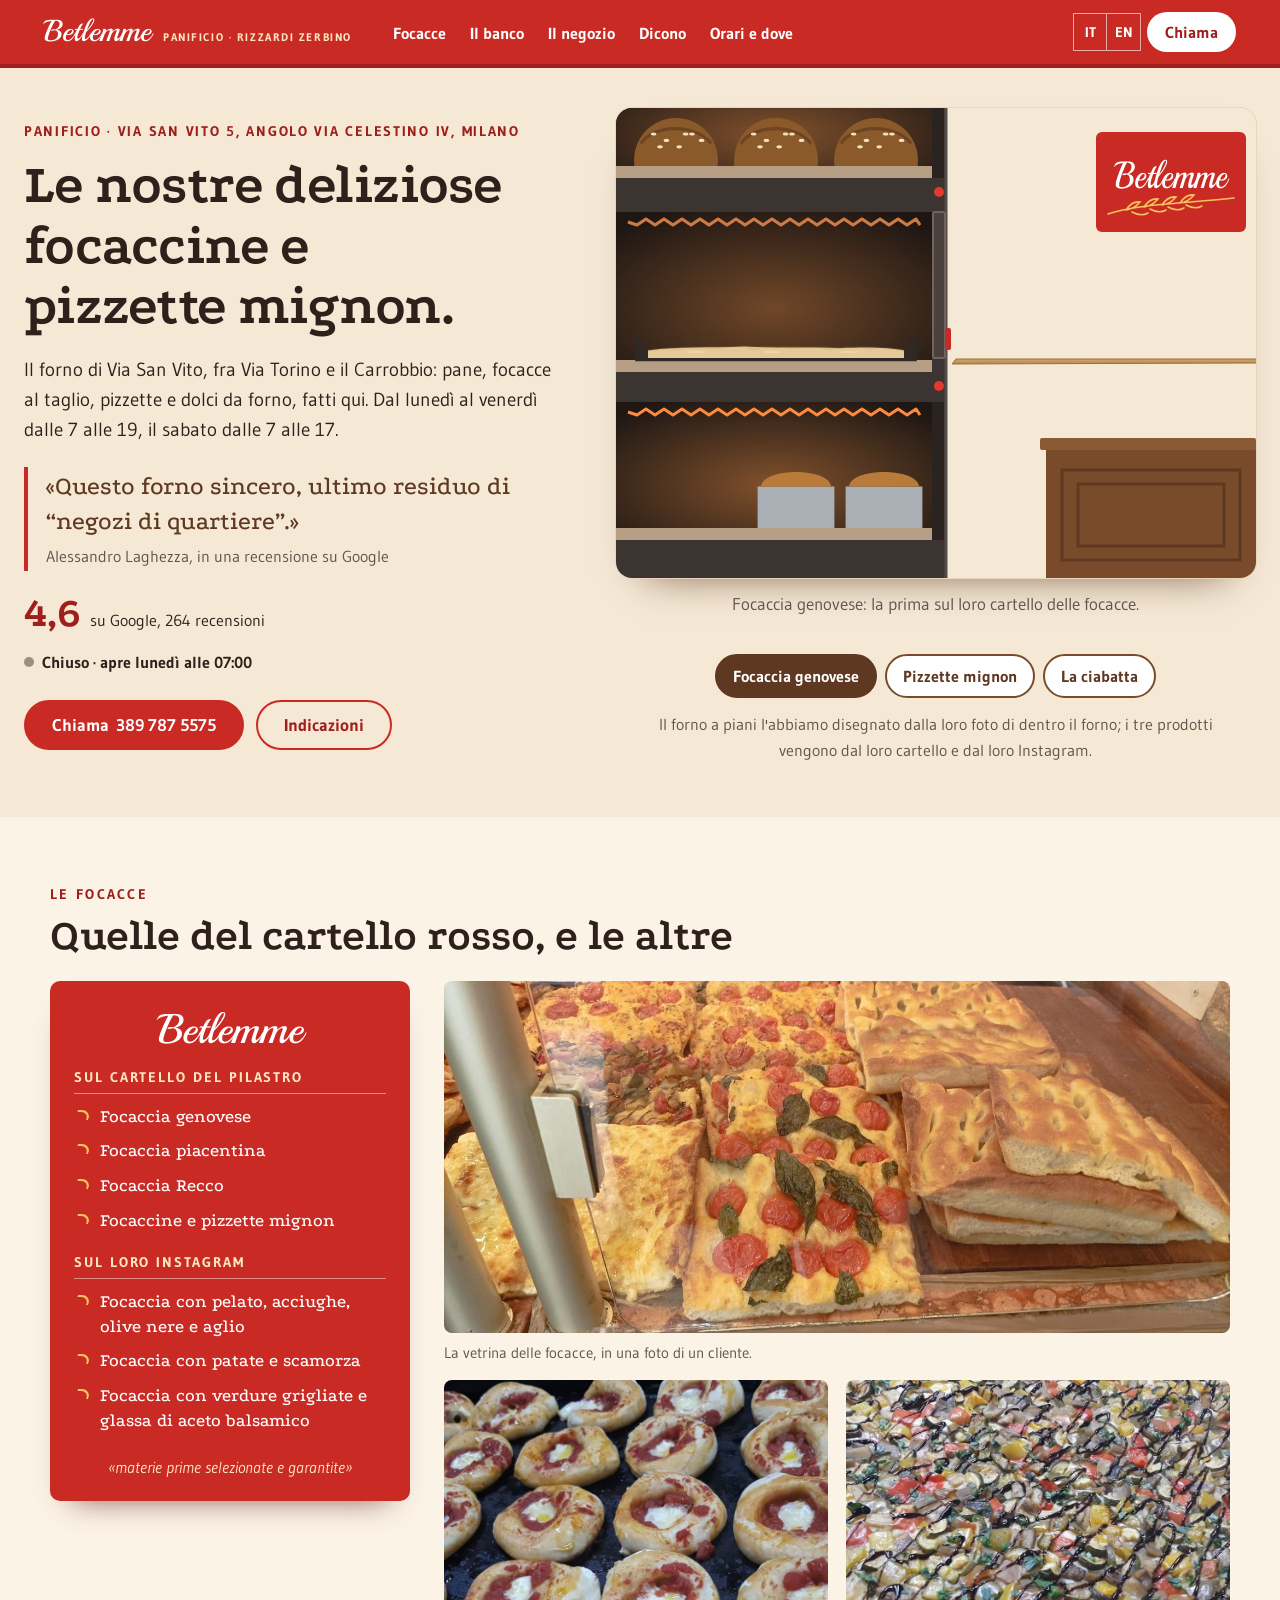
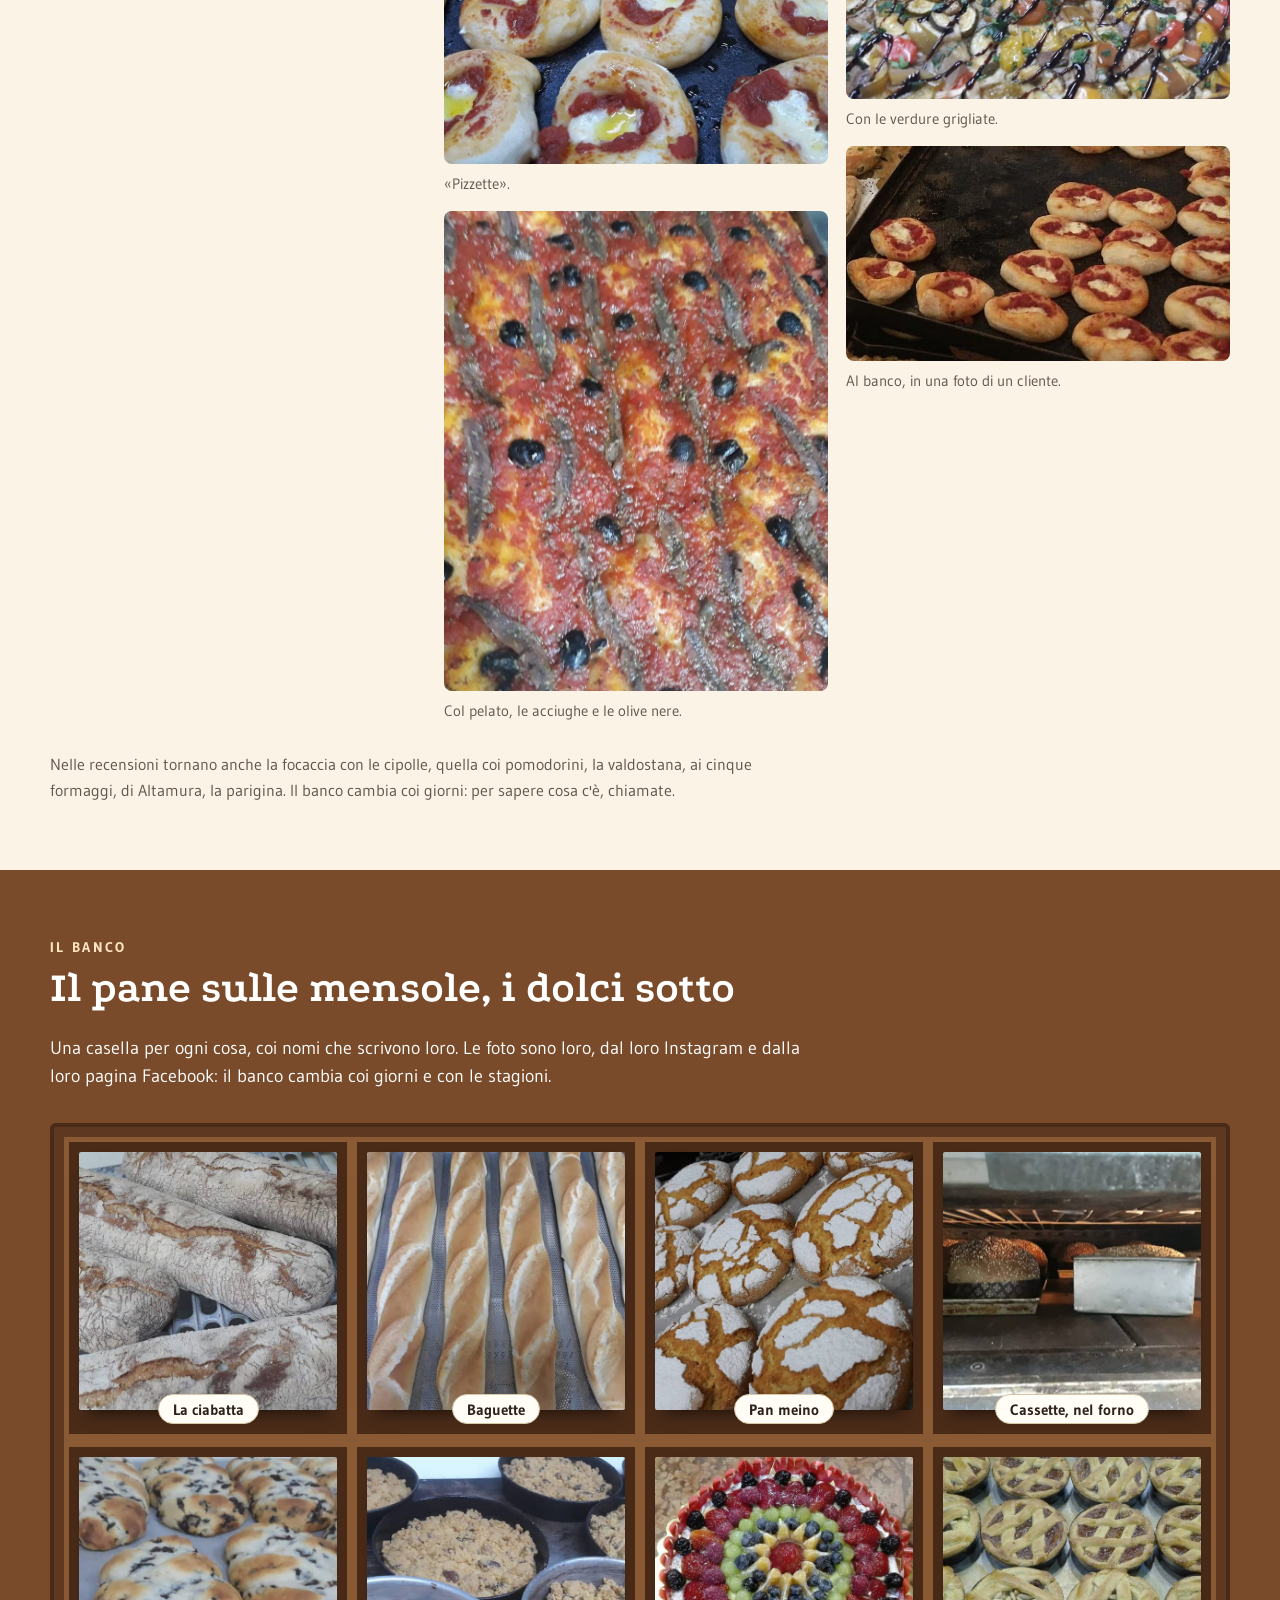
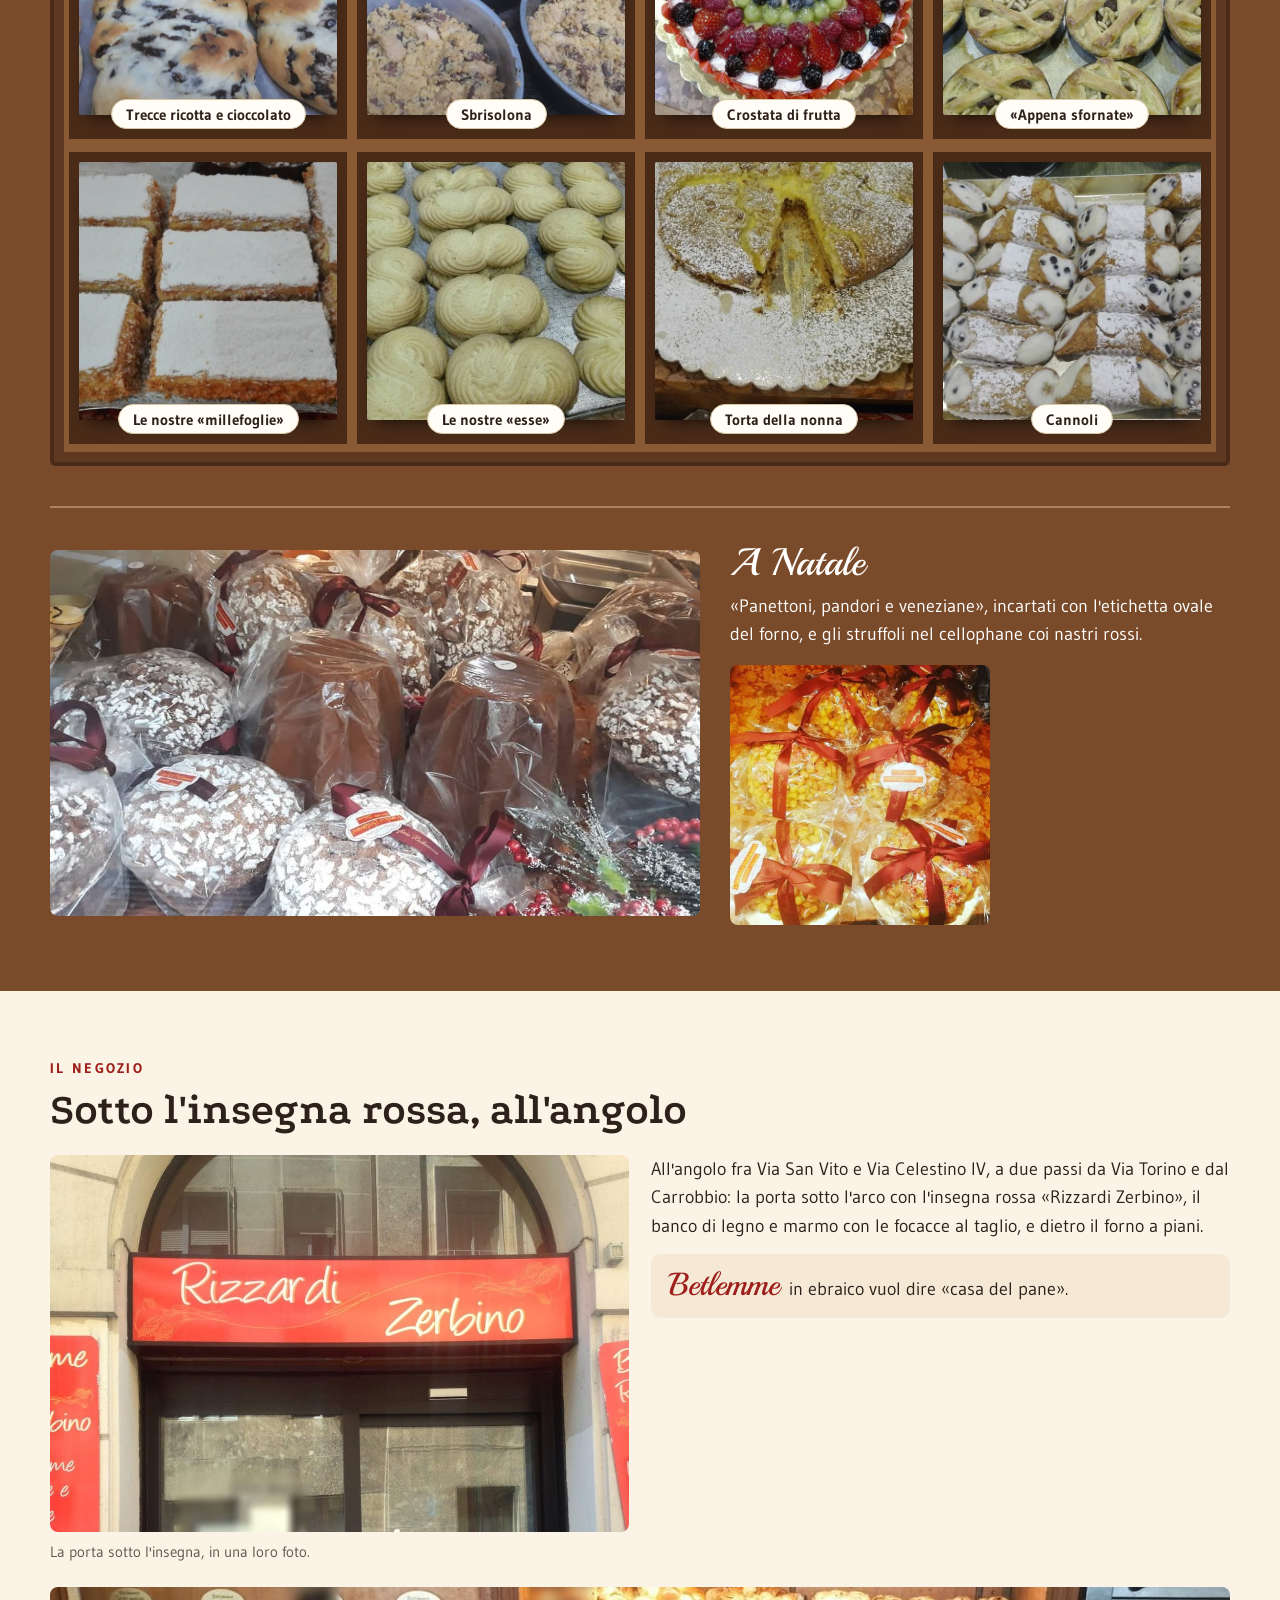
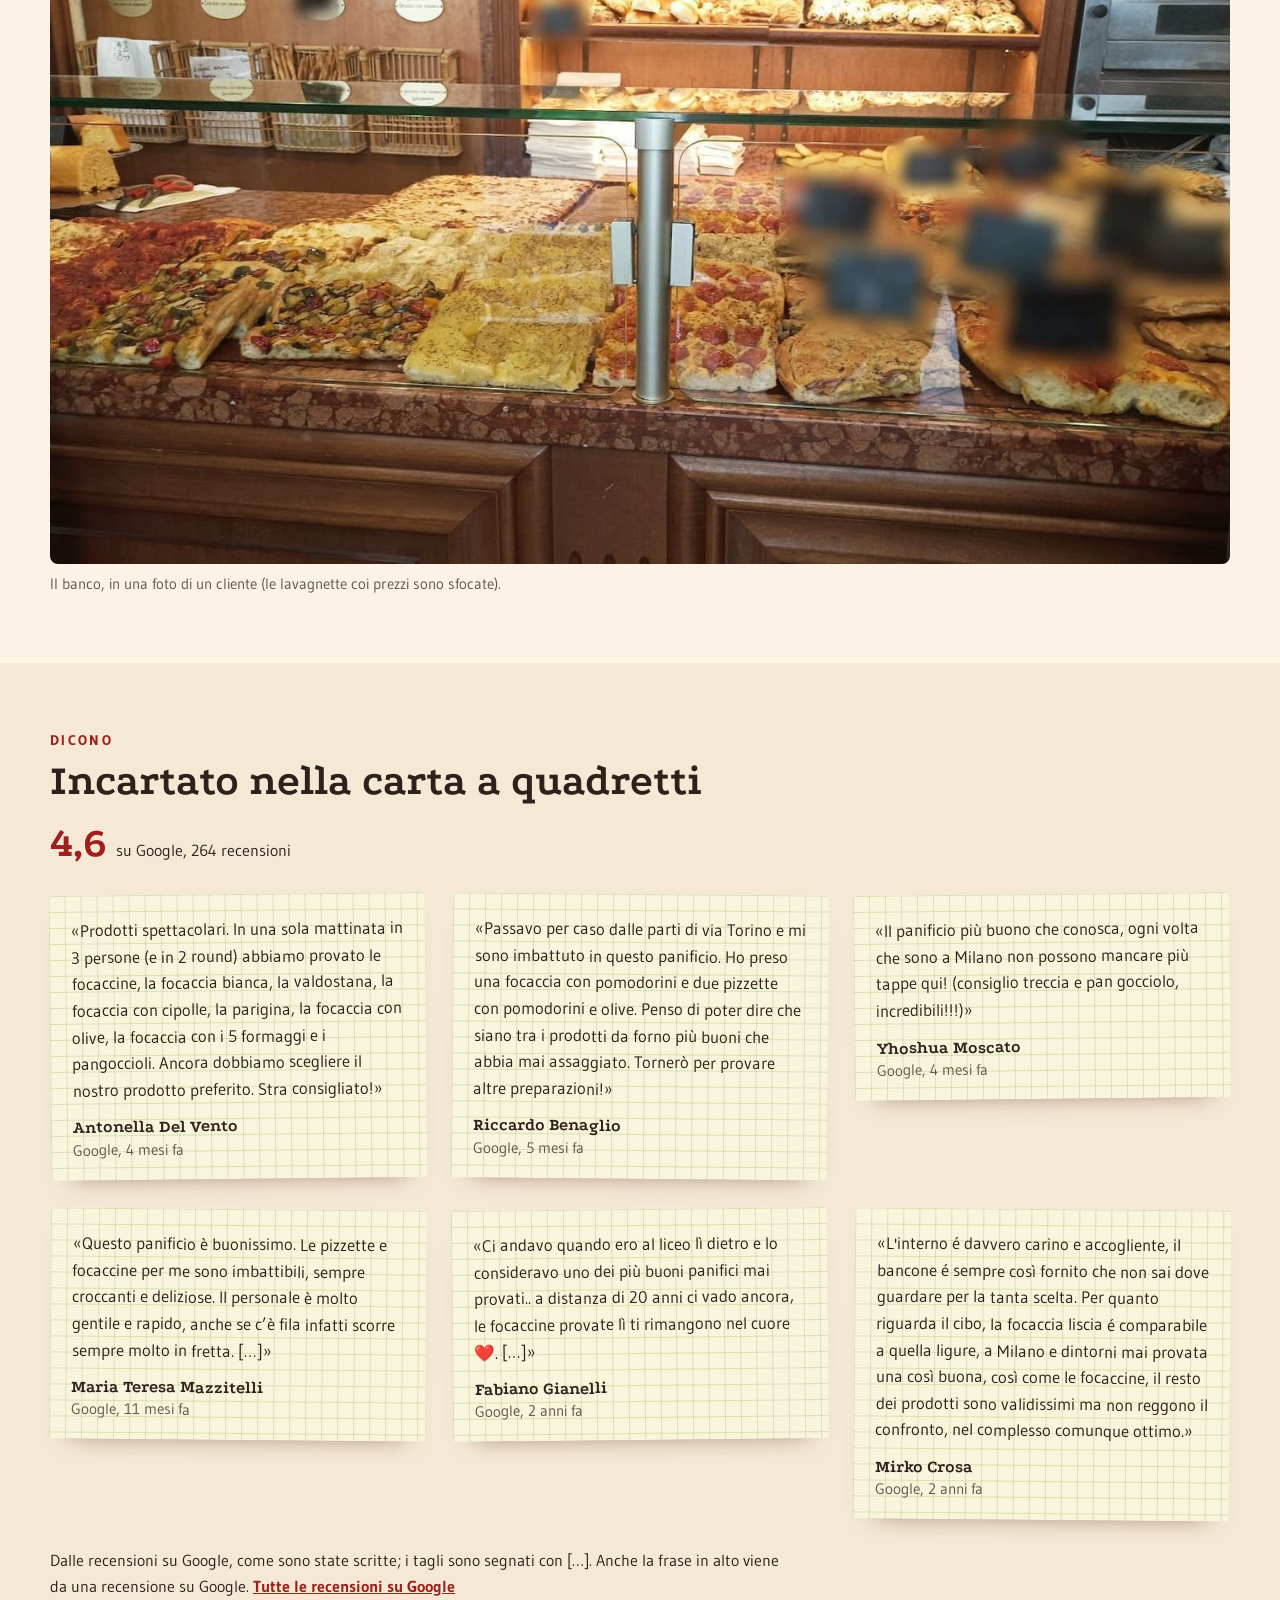
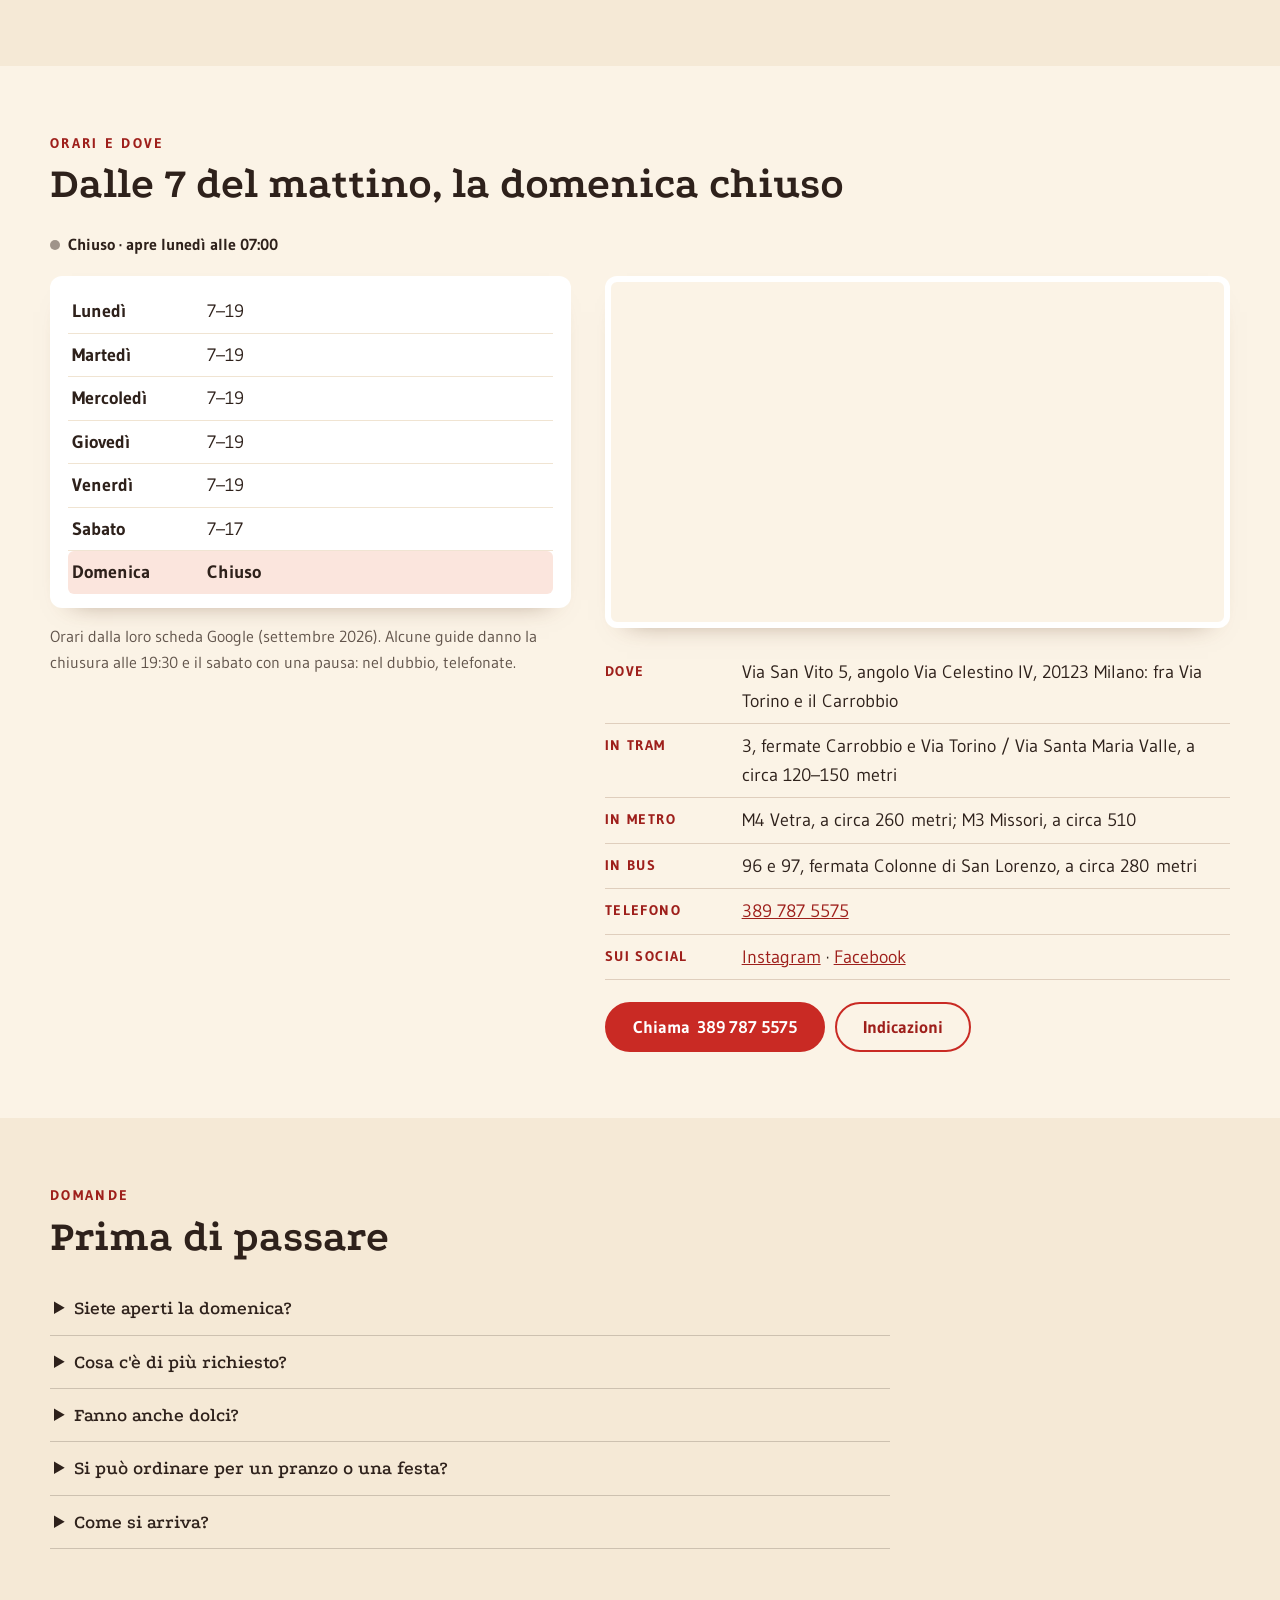
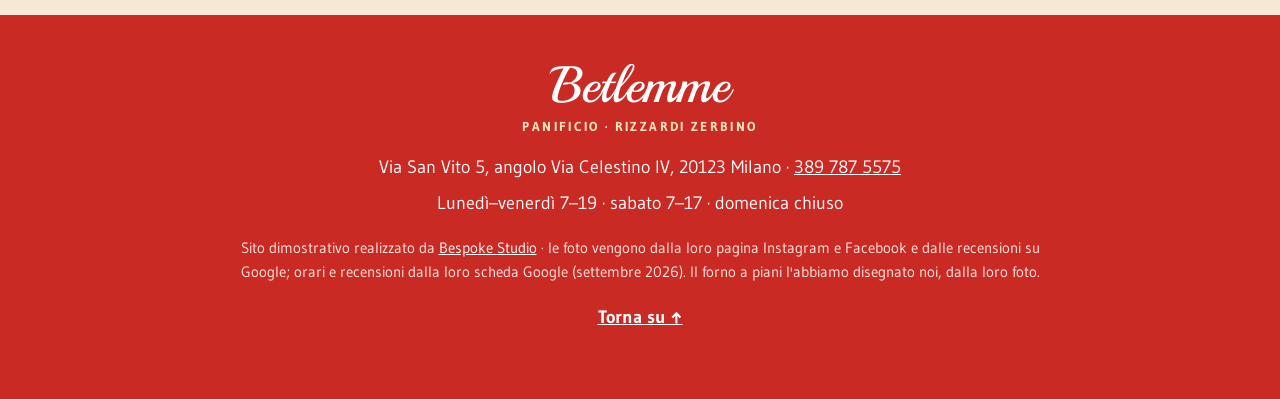
==== index.html @ 94fe54b5 "Panificio Betlemme, Via San Vito 5 — la pala nel forno Il forno di Via San Vito, fra Via Torino e il" ====
<!DOCTYPE html>
<html lang="it" class="no-js">
<head>
<meta charset="utf-8">
<meta name="viewport" content="width=device-width, initial-scale=1">
<script>(function(){var r=document.documentElement;r.classList.remove('no-js');
/* la firma: finché main.js non parte c'è la teglia cruda sulla pala, fuori dal forno; se il codice non arriva, dopo 2,5 s c'è la focaccia sfornata */
try{if(!matchMedia('(prefers-reduced-motion: reduce)').matches){r.classList.add('firma-attesa');window.__attesaForno=setTimeout(function(){r.classList.remove('firma-attesa')},2500)}}catch(e){}})()</script>
<title>Panificio Betlemme — il forno di Via San Vito 5, Milano</title>
<meta name="description" content="Panificio Betlemme, Via San Vito 5 angolo Via Celestino IV (fra Via Torino e il Carrobbio), Milano: pane, focacce al taglio, focaccine e pizzette mignon, dolci da forno. Lunedì–venerdì 7–19, sabato 7–17, domenica chiuso. Google 4,6 su 264. Tel. 389 787 5575.">
<link rel="canonical" href="https://rotenzark.github.io/panificio-betlemme-san-vito/">
<meta property="og:type" content="website">
<meta property="og:title" content="Panificio Betlemme — le nostre deliziose focaccine e pizzette mignon">
<meta property="og:description" content="Il forno di Via San Vito, fra Via Torino e il Carrobbio: pane, focacce al taglio, pizzette e dolci da forno.">
<meta property="og:image" content="https://rotenzark.github.io/panificio-betlemme-san-vito/img/og.jpg">
<meta property="og:url" content="https://rotenzark.github.io/panificio-betlemme-san-vito/">
<meta property="og:locale" content="it_IT">
<meta name="twitter:card" content="summary_large_image">
<meta name="theme-color" content="#C92A24">
<link rel="icon" href="img/favicon.svg" type="image/svg+xml">
<link rel="icon" href="img/favicon-32.png" sizes="32x32" type="image/png">
<link rel="apple-touch-icon" href="img/apple-touch-icon.png">
<link rel="preconnect" href="https://fonts.googleapis.com">
<link rel="preconnect" href="https://fonts.gstatic.com" crossorigin>
<link href="https://fonts.googleapis.com/css2?family=Playball&amp;family=Podkova:wght@400;500;600;700&amp;family=Gudea:ital,wght@0,400;0,700;1,400&amp;display=swap" rel="stylesheet">
<link rel="stylesheet" href="css/styles.css?v=1">
<script src="https://cdn.jsdelivr.net/npm/gsap@3.12.5/dist/gsap.min.js" defer></script>
<script src="https://cdn.jsdelivr.net/npm/gsap@3.12.5/dist/ScrollTrigger.min.js" defer></script>
<script src="js/main.js?v=1" defer></script>
<script type="application/ld+json">
{"@context":"https://schema.org","@type":"Bakery","name":"Panificio Betlemme","description":"Panificio e forno in Via San Vito 5, angolo Via Celestino IV, a Milano: pane, focacce al taglio, focaccine e pizzette mignon, dolci da forno.","url":"https://rotenzark.github.io/panificio-betlemme-san-vito/","image":"https://rotenzark.github.io/panificio-betlemme-san-vito/img/og.jpg","telephone":"+39 389 787 5575","address":{"@type":"PostalAddress","streetAddress":"Via San Vito 5","postalCode":"20123","addressLocality":"Milano","addressRegion":"MI","addressCountry":"IT"},"geo":{"@type":"GeoCoordinates","latitude":45.45957,"longitude":9.18261},"openingHoursSpecification":[{"@type":"OpeningHoursSpecification","dayOfWeek":["Monday","Tuesday","Wednesday","Thursday","Friday"],"opens":"07:00","closes":"19:00"},{"@type":"OpeningHoursSpecification","dayOfWeek":"Saturday","opens":"07:00","closes":"17:00"}],"aggregateRating":{"@type":"AggregateRating","ratingValue":"4.6","reviewCount":"264","bestRating":"5"},"sameAs":["https://www.instagram.com/panificio_betlemme/","https://www.facebook.com/panificiobetlemme/"]}
</script>
<script type="application/ld+json">
{"@context":"https://schema.org","@type":"FAQPage","mainEntity":[
{"@type":"Question","name":"Siete aperti la domenica?","acceptedAnswer":{"@type":"Answer","text":"No, la domenica il forno è chiuso. Dal lunedì al venerdì è aperto dalle 7 alle 19, il sabato dalle 7 alle 17 (orari della loro scheda Google)."}},
{"@type":"Question","name":"Cosa c'è di più richiesto?","acceptedAnswer":{"@type":"Answer","text":"Le focaccine e le pizzette mignon, come dice il loro cartello, e le focacce al taglio: nelle recensioni tornano la genovese, quella con le cipolle, coi pomodorini, la valdostana, ai cinque formaggi, di Altamura."}},
{"@type":"Question","name":"Fanno anche dolci?","acceptedAnswer":{"@type":"Answer","text":"Sì: sulle loro pagine ci sono le trecce ricotta e cioccolato, la sbrisolona, le crostate, le millefoglie, le «esse», la torta della nonna, i cannoli; a Natale panettoni, pandori, veneziane e struffoli."}},
{"@type":"Question","name":"Si può ordinare per un pranzo o una festa?","acceptedAnswer":{"@type":"Answer","text":"Per ordini e quantità grandi chiedete a loro al telefono, al 389 787 5575."}},
{"@type":"Question","name":"Come si arriva?","acceptedAnswer":{"@type":"Answer","text":"A piedi da Via Torino in un paio di minuti; tram 3 alle fermate Carrobbio e Via Torino, M4 Vetra a circa 260 metri, M3 Missori a circa 510."}}
]}
</script>
</head>
<body>

<a class="salta" href="#contenuto" data-i18n="m.salta">Vai al contenuto</a>

<header class="testata" id="testata">
  <div class="testata__dentro">
    <a class="marchio" href="#inizio" aria-label="Panificio Betlemme: torna all'inizio" data-i18n-aria="m.top">
      <span class="marchio__nome" aria-hidden="true">Betlemme</span>
      <span class="marchio__sotto" aria-hidden="true">panificio · Rizzardi Zerbino</span>
    </a>
    <nav id="mainNav" class="voci" aria-label="Le sezioni" data-i18n-aria="m.nav">
      <a href="#focacce" data-i18n="n.focacce">Focacce</a>
      <a href="#banco" data-i18n="n.banco">Il banco</a>
      <a href="#negozio" data-i18n="n.negozio">Il negozio</a>
      <a href="#dicono" data-i18n="n.dicono">Dicono</a>
      <a href="#orari" data-i18n="n.orari">Orari e dove</a>
    </nav>
    <div class="testata__azioni">
      <div class="lingue" role="group" aria-label="Lingua" data-i18n-aria="m.lingua">
        <button type="button" data-lang="it" aria-pressed="true">IT</button>
        <button type="button" data-lang="en" aria-pressed="false">EN</button>
      </div>
      <a class="chiama" href="tel:+393897875575"><span data-i18n="t.chiama">Chiama</span></a>
      <button id="burger" class="burger" type="button" aria-expanded="false" aria-controls="menuMobile" aria-label="Apri il menu" data-i18n-aria="m.menu"><span></span><span></span><span></span></button>
    </div>
  </div>
</header>

<nav id="menuMobile" class="menu-mobile" hidden aria-label="Le sezioni" data-i18n-aria="m.nav">
  <a href="#focacce" data-i18n="n.focacce">Focacce</a>
  <a href="#banco" data-i18n="n.banco">Il banco</a>
  <a href="#negozio" data-i18n="n.negozio">Il negozio</a>
  <a href="#dicono" data-i18n="n.dicono">Dicono</a>
  <a href="#orari" data-i18n="n.orari">Orari e dove</a>
  <a href="#domande" data-i18n="n.domande">Domande</a>
  <a class="menu-mobile__tel" href="tel:+393897875575"><span data-i18n="t.chiama">Chiama</span> <span class="intero">389 787 5575</span></a>
</nav>

<main id="contenuto">

  <!-- ══════ L'APERTURA: le parole del cartello e il forno ══════ -->
  <section id="inizio" class="apertura" aria-labelledby="titolo">
    <div class="apertura__testo">
      <p class="apertura__sopra" data-i18n="h.sopra">Panificio · Via San Vito 5, angolo Via Celestino IV, Milano</p>
      <h1 id="titolo" class="apertura__titolo" data-i18n="h.titolo">Le nostre deliziose focaccine e pizzette mignon.</h1>
      <p class="apertura__frase" data-i18n="h.testo">Il forno di Via San Vito, fra Via Torino e il Carrobbio: pane, focacce al taglio, pizzette e dolci da forno, fatti qui. Dal lunedì al venerdì dalle 7 alle 19, il sabato dalle 7 alle 17.</p>
      <blockquote class="citazione">
        <p>«Questo forno sincero, ultimo residuo di “negozi di quartiere”.»</p>
        <footer data-i18n="h.chi">Alessandro Laghezza, in una recensione su Google</footer>
      </blockquote>
      <p class="voto"><b class="voto__n">4,6</b> <span class="voto__su" data-i18n="h.google">su Google, 264 recensioni</span></p>
      <p class="stato" id="orarioStato">Dal lunedì al venerdì 7–19, sabato 7–17</p>
      <div class="apertura__azioni">
        <a class="bottone bottone--pieno" href="tel:+393897875575"><span data-i18n="t.chiama">Chiama</span>&nbsp;<span class="intero">389 787 5575</span></a>
        <a class="bottone bottone--vuoto" href="https://www.google.com/maps/dir/?api=1&amp;destination=Panificio+Betlemme%2C+Via+San+Vito+5%2C+20123+Milano" target="_blank" rel="noopener" data-i18n="t.indicazioni">Indicazioni</a>
      </div>
    </div>
    <div class="apertura__firma">
      <figure class="fornata" id="fornata-firma" data-modo="0" data-firma="fatta">
<!--FORNO--><svg class="forno__svg" id="fornoSvg" viewBox="0 0 640 470" role="img" aria-labelledby="fornoTitolo fornoDesc">
        <title id="fornoTitolo" data-i18n="p.titolo">La pala nel forno a piani</title>
        <desc id="fornoDesc" data-i18n="p.desc">Il forno a piani visto di fianco, in sezione. Nel piano di mezzo la porta si alza, la pala di legno entra con la teglia cruda, la lascia sulla pietra ed esce; la porta si chiude, le resistenze si accendono e l'impasto lievita e si dora; poi la pala lo tira fuori e sale il vapore. Negli altri piani i pani al sesamo e le cassette, come nella loro foto. Sul muro il loro cartello rosso. Tre prodotti delle loro foto: focaccia genovese, pizzette mignon, la ciabatta.</desc>
        <defs>
          <radialGradient id="fornoBrace" cx=".5" cy=".6" r=".7"><stop offset="0" stop-color="#FF9A4A" stop-opacity=".55"/><stop offset="1" stop-color="#FF9A4A" stop-opacity="0"/></radialGradient>
          <linearGradient id="fornoLegno" x1="0" x2="0" y1="0" y2="1"><stop offset="0" stop-color="#D2A76C"/><stop offset="1" stop-color="#B7874E"/></linearGradient>
        </defs>
        <g class="cartello" aria-hidden="true">
          <rect class="cartello__carta" x="480" y="24" width="150" height="100" rx="6"/>
          <text class="cartello__nome" x="555" y="80" text-anchor="middle" textLength="112" lengthAdjust="spacingAndGlyphs">Betlemme</text>
          <path class="cartello__spiga" transform="translate(22 -22)" d="M470 128 C500 118 540 118 596 112 M488 124 q6 -9 14 -8 q-6 7 -14 8 M506 121 q6 -9 14 -8 q-6 7 -14 8 M524 119 q6 -9 14 -8 q-6 7 -14 8 M542 117 q6 -9 14 -8 q-6 7 -14 8 M494 126 q9 5 16 1 M512 123 q9 5 16 1 M530 121 q9 5 16 1 M548 119 q9 5 16 1"/>
        </g>
        <rect class="banco" x="430" y="336" width="210" height="134"/>
        <rect class="banco__piano" x="424" y="330" width="216" height="12" rx="2"/>
        <path class="banco__cornice" d="M446 362 H624 V452 H446 Z M462 376 H608 V438 H462 Z"/>
        <g class="forno">
          <rect class="forno__corpo" x="-20" y="-40" width="350" height="560" rx="6"/>
          <g class="piano" data-p="0">
            <rect class="piano__dentro" x="0" y="-40" width="316" height="110"/>
            <rect class="calore-fisso" x="0" y="-40" width="316" height="110" fill="url(#fornoBrace)"/>
            <rect class="piano__pietra" x="0" y="58" width="316" height="12"/>
          </g>
          <g class="piano" data-p="1">
            <rect class="piano__dentro" x="0" y="104" width="316" height="160"/>
            <path class="resistenza" d="M12 114 L21 117 L30 111 L39 117 L48 111 L57 117 L66 111 L75 117 L84 111 L93 117 L102 111 L111 117 L120 111 L129 117 L138 111 L147 117 L156 111 L165 117 L174 111 L183 117 L192 111 L201 117 L210 111 L219 117 L228 111 L237 117 L246 111 L255 117 L264 111 L273 117 L282 111 L291 117 L300 111 L304 117"/><g class="calore" opacity="1"><rect x="0" y="104" width="316" height="160" fill="url(#fornoBrace)"/><path class="resistenza resistenza--accesa" d="M12 114 L21 117 L30 111 L39 117 L48 111 L57 117 L66 111 L75 117 L84 111 L93 117 L102 111 L111 117 L120 111 L129 117 L138 111 L147 117 L156 111 L165 117 L174 111 L183 117 L192 111 L201 117 L210 111 L219 117 L228 111 L237 117 L246 111 L255 117 L264 111 L273 117 L282 111 L291 117 L300 111 L304 117"/></g>
            <rect class="piano__pietra" x="0" y="252" width="316" height="12"/>
          </g>
          <g class="piano" data-p="2">
            <rect class="piano__dentro" x="0" y="294" width="316" height="138"/>
            <rect class="calore-fisso" x="0" y="294" width="316" height="138" fill="url(#fornoBrace)"/><path class="resistenza resistenza--accesa" d="M12 304 L21 307 L30 301 L39 307 L48 301 L57 307 L66 301 L75 307 L84 301 L93 307 L102 301 L111 307 L120 301 L129 307 L138 301 L147 307 L156 301 L165 307 L174 301 L183 307 L192 301 L201 307 L210 301 L219 307 L228 301 L237 307 L246 301 L255 307 L264 301 L273 307 L282 301 L291 307 L300 301 L304 307"/>
            <rect class="piano__pietra" x="0" y="420" width="316" height="12"/>
          </g>
          <g class="dentro" aria-hidden="true"><g transform="translate(60 58) scale(1.6)"><path d="M-26 0 C-28 -16 -16 -30 0 -30 C16 -30 28 -16 26 0 Z" fill="#8A5A2B"/><path d="M-22 -14 C-14 -26 12 -27 22 -14" fill="none" stroke="#6E4520" stroke-width="2"/><ellipse cx="-14" cy="-20" rx="1.8" ry="1" fill="#F2E3C0"/><ellipse cx="-6" cy="-16" rx="1.8" ry="1" fill="#F2E3C0"/><ellipse cx="2" cy="-12" rx="1.8" ry="1" fill="#F2E3C0"/><ellipse cx="10" cy="-20" rx="1.8" ry="1" fill="#F2E3C0"/><ellipse cx="16" cy="-16" rx="1.8" ry="1" fill="#F2E3C0"/><ellipse cx="-10" cy="-12" rx="1.8" ry="1" fill="#F2E3C0"/><ellipse cx="6" cy="-20" rx="1.8" ry="1" fill="#F2E3C0"/></g><g transform="translate(160 58) scale(1.6)"><path d="M-26 0 C-28 -16 -16 -30 0 -30 C16 -30 28 -16 26 0 Z" fill="#8A5A2B"/><path d="M-22 -14 C-14 -26 12 -27 22 -14" fill="none" stroke="#6E4520" stroke-width="2"/><ellipse cx="-14" cy="-20" rx="1.8" ry="1" fill="#F2E3C0"/><ellipse cx="-6" cy="-16" rx="1.8" ry="1" fill="#F2E3C0"/><ellipse cx="2" cy="-12" rx="1.8" ry="1" fill="#F2E3C0"/><ellipse cx="10" cy="-20" rx="1.8" ry="1" fill="#F2E3C0"/><ellipse cx="16" cy="-16" rx="1.8" ry="1" fill="#F2E3C0"/><ellipse cx="-10" cy="-12" rx="1.8" ry="1" fill="#F2E3C0"/><ellipse cx="6" cy="-20" rx="1.8" ry="1" fill="#F2E3C0"/></g><g transform="translate(260 58) scale(1.6)"><path d="M-26 0 C-28 -16 -16 -30 0 -30 C16 -30 28 -16 26 0 Z" fill="#8A5A2B"/><path d="M-22 -14 C-14 -26 12 -27 22 -14" fill="none" stroke="#6E4520" stroke-width="2"/><ellipse cx="-14" cy="-20" rx="1.8" ry="1" fill="#F2E3C0"/><ellipse cx="-6" cy="-16" rx="1.8" ry="1" fill="#F2E3C0"/><ellipse cx="2" cy="-12" rx="1.8" ry="1" fill="#F2E3C0"/><ellipse cx="10" cy="-20" rx="1.8" ry="1" fill="#F2E3C0"/><ellipse cx="16" cy="-16" rx="1.8" ry="1" fill="#F2E3C0"/><ellipse cx="-10" cy="-12" rx="1.8" ry="1" fill="#F2E3C0"/><ellipse cx="6" cy="-20" rx="1.8" ry="1" fill="#F2E3C0"/></g><g transform="translate(180 420) scale(1.6)"><path d="M-24 0 V-26 H24 V0 Z" fill="#A9AFB4"/><path d="M-22 -26 C-20 -38 20 -38 22 -26 Z" fill="#B97A3A"/></g><g transform="translate(268 420) scale(1.6)"><path d="M-24 0 V-26 H24 V0 Z" fill="#A9AFB4"/><path d="M-22 -26 C-20 -38 20 -38 22 -26 Z" fill="#B97A3A"/></g></g>
          <rect class="forno__bocca" x="316" y="-40" width="12" height="110"/>
          <rect class="forno__bocca" x="316" y="294" width="12" height="138"/>
          <circle class="forno__spia" cx="323" cy="84" r="5"/>
          <circle class="forno__spia" cx="323" cy="278" r="5"/>
        </g>
        <g class="pala" transform="translate(330 0)">
          <path class="pala__lama" d="M10 251 H310 L322 255 H314 L6 256 Z"/>
          <rect class="pala__manico" x="318" y="251" width="420" height="7" rx="3.5"/>
        </g>
          <g class="prodotto gusto" data-m="0" transform="translate(490 250)" opacity="1">
            <g transform="scale(1.6)">
              <path d="M-88 2 V-12 H-84 L-82 -2 H82 L84 -12 H88 V2 Z" fill="#2F2926"/>
              <g class="lievito" transform="scale(1 1)">
                <g class="crudo"><path d="M-80 0 V-10 C-60 -15 -40 -13 -20 -15 C0 -13 20 -15 40 -13 C60 -15 72 -13 80 -10 V0 Z" fill="#EAD7AE"/></g>
                <g class="cotto" opacity="1"><path d="M-80 0 V-10 C-60 -15 -40 -13 -20 -15 C0 -13 20 -15 40 -13 C60 -15 72 -13 80 -10 V0 Z" fill="#D69C47"/><path d="M-80 -10 C-60 -15 -40 -13 -20 -15 C0 -13 20 -15 40 -13 C60 -15 72 -13 80 -10" fill="none" stroke="#B57A2C" stroke-width="3"/><ellipse cx="-62" cy="-12" rx="4.5" ry="1.8" fill="#A66C24"/><ellipse cx="-38" cy="-13" rx="4.5" ry="1.8" fill="#A66C24"/><ellipse cx="-14" cy="-12" rx="4.5" ry="1.8" fill="#A66C24"/><ellipse cx="10" cy="-13" rx="4.5" ry="1.8" fill="#A66C24"/><ellipse cx="34" cy="-12" rx="4.5" ry="1.8" fill="#A66C24"/><ellipse cx="58" cy="-13" rx="4.5" ry="1.8" fill="#A66C24"/><ellipse cx="-50" cy="-8" rx="6" ry="1.4" fill="#FFF1C4" opacity=".7"/><ellipse cx="-2" cy="-8" rx="6" ry="1.4" fill="#FFF1C4" opacity=".7"/><ellipse cx="46" cy="-8" rx="6" ry="1.4" fill="#FFF1C4" opacity=".7"/></g>
              </g>
              <g class="vapore" opacity="1"><path d="M-34 -22 C-42 -32 -26 -44 -34 -54 C-42 -64 -28 -72 -32 -80" pathLength="1" stroke-dasharray="1 2" stroke-dashoffset="0"/><path d="M0 -22 C-8 -27 8 -39 0 -49 C-8 -59 6 -67 2 -75" pathLength="1" stroke-dasharray="1 2" stroke-dashoffset="0"/><path d="M34 -22 C26 -35 42 -47 34 -57 C26 -67 40 -75 36 -83" pathLength="1" stroke-dasharray="1 2" stroke-dashoffset="0"/></g>
            </g>
          </g>
          <g class="prodotto gusto" data-m="1" transform="translate(490 250)" opacity="1">
            <g transform="scale(1.6)">
              <path d="M-88 2 V-10 H-84 L-82 -2 H82 L84 -10 H88 V2 Z" fill="#1E1A19"/>
              <g class="lievito" transform="scale(1 1)">
                <g class="crudo"><g transform="translate(-64 0)"><path d="M-14 0 C-14 -9 -8 -12 0 -12 C8 -12 14 -9 14 0 Z" fill="#EEE0C2"/><ellipse cx="0" cy="-10.5" rx="8.5" ry="2.6" fill="#C9372B"/></g><g transform="translate(-32 0)"><path d="M-14 0 C-14 -9 -8 -12 0 -12 C8 -12 14 -9 14 0 Z" fill="#EEE0C2"/><ellipse cx="0" cy="-10.5" rx="8.5" ry="2.6" fill="#C9372B"/></g><g transform="translate(0 0)"><path d="M-14 0 C-14 -9 -8 -12 0 -12 C8 -12 14 -9 14 0 Z" fill="#EEE0C2"/><ellipse cx="0" cy="-10.5" rx="8.5" ry="2.6" fill="#C9372B"/></g><g transform="translate(32 0)"><path d="M-14 0 C-14 -9 -8 -12 0 -12 C8 -12 14 -9 14 0 Z" fill="#EEE0C2"/><ellipse cx="0" cy="-10.5" rx="8.5" ry="2.6" fill="#C9372B"/></g><g transform="translate(64 0)"><path d="M-14 0 C-14 -9 -8 -12 0 -12 C8 -12 14 -9 14 0 Z" fill="#EEE0C2"/><ellipse cx="0" cy="-10.5" rx="8.5" ry="2.6" fill="#C9372B"/></g></g>
                <g class="cotto" opacity="1"><g transform="translate(-64 0)"><path d="M-14 0 C-14 -9 -8 -12 0 -12 C8 -12 14 -9 14 0 Z" fill="#D8A150"/><path d="M-12.5 -6 C-10 -11 -6 -12 0 -12 C6 -12 10 -11 12.5 -6" fill="none" stroke="#B9782D" stroke-width="2"/><ellipse cx="0" cy="-10.5" rx="8.5" ry="2.6" fill="#B82E24"/><ellipse cx="1.5" cy="-11.2" rx="4" ry="1.5" fill="#FFF5E2"/></g><g transform="translate(-32 0)"><path d="M-14 0 C-14 -9 -8 -12 0 -12 C8 -12 14 -9 14 0 Z" fill="#D8A150"/><path d="M-12.5 -6 C-10 -11 -6 -12 0 -12 C6 -12 10 -11 12.5 -6" fill="none" stroke="#B9782D" stroke-width="2"/><ellipse cx="0" cy="-10.5" rx="8.5" ry="2.6" fill="#B82E24"/><ellipse cx="1.5" cy="-11.2" rx="4" ry="1.5" fill="#FFF5E2"/></g><g transform="translate(0 0)"><path d="M-14 0 C-14 -9 -8 -12 0 -12 C8 -12 14 -9 14 0 Z" fill="#D8A150"/><path d="M-12.5 -6 C-10 -11 -6 -12 0 -12 C6 -12 10 -11 12.5 -6" fill="none" stroke="#B9782D" stroke-width="2"/><ellipse cx="0" cy="-10.5" rx="8.5" ry="2.6" fill="#B82E24"/><ellipse cx="1.5" cy="-11.2" rx="4" ry="1.5" fill="#FFF5E2"/></g><g transform="translate(32 0)"><path d="M-14 0 C-14 -9 -8 -12 0 -12 C8 -12 14 -9 14 0 Z" fill="#D8A150"/><path d="M-12.5 -6 C-10 -11 -6 -12 0 -12 C6 -12 10 -11 12.5 -6" fill="none" stroke="#B9782D" stroke-width="2"/><ellipse cx="0" cy="-10.5" rx="8.5" ry="2.6" fill="#B82E24"/><ellipse cx="1.5" cy="-11.2" rx="4" ry="1.5" fill="#FFF5E2"/></g><g transform="translate(64 0)"><path d="M-14 0 C-14 -9 -8 -12 0 -12 C8 -12 14 -9 14 0 Z" fill="#D8A150"/><path d="M-12.5 -6 C-10 -11 -6 -12 0 -12 C6 -12 10 -11 12.5 -6" fill="none" stroke="#B9782D" stroke-width="2"/><ellipse cx="0" cy="-10.5" rx="8.5" ry="2.6" fill="#B82E24"/><ellipse cx="1.5" cy="-11.2" rx="4" ry="1.5" fill="#FFF5E2"/></g></g>
              </g>
              <g class="vapore" opacity="1"><path d="M-34 -22 C-42 -32 -26 -44 -34 -54 C-42 -64 -28 -72 -32 -80" pathLength="1" stroke-dasharray="1 2" stroke-dashoffset="0"/><path d="M0 -22 C-8 -27 8 -39 0 -49 C-8 -59 6 -67 2 -75" pathLength="1" stroke-dasharray="1 2" stroke-dashoffset="0"/><path d="M34 -22 C26 -35 42 -47 34 -57 C26 -67 40 -75 36 -83" pathLength="1" stroke-dasharray="1 2" stroke-dashoffset="0"/></g>
            </g>
          </g>
          <g class="prodotto gusto" data-m="2" transform="translate(490 250)" opacity="1">
            <g transform="scale(1.6)">
              
              <g class="lievito" transform="scale(1 1)">
                <g class="crudo"><g transform="translate(-38 0)"><path d="M-35 0 C-37 -12 -26 -22 0 -22 C26 -22 37 -12 35 0 Z" fill="#EFE4CD"/><ellipse cx="-8" cy="-17" rx="14" ry="3" fill="#FFFFFF" opacity=".75"/></g><g transform="translate(38 0)"><path d="M-35 0 C-37 -12 -26 -22 0 -22 C26 -22 37 -12 35 0 Z" fill="#EFE4CD"/><ellipse cx="-8" cy="-17" rx="14" ry="3" fill="#FFFFFF" opacity=".75"/></g></g>
                <g class="cotto" opacity="1"><g transform="translate(-38 0)"><path d="M-35 0 C-37 -12 -26 -22 0 -22 C26 -22 37 -12 35 0 Z" fill="#C98A4A"/><path d="M-24 -17 C-12 -21 8 -22 22 -16" fill="none" stroke="#9E6331" stroke-width="2.4" stroke-linecap="round"/><ellipse cx="-10" cy="-18" rx="13" ry="3" fill="#F7F0E2" opacity=".85"/><ellipse cx="14" cy="-15" rx="9" ry="2.4" fill="#F7F0E2" opacity=".8"/><ellipse cx="-24" cy="-9" rx="5" ry="2" fill="#F7F0E2" opacity=".7"/></g><g transform="translate(38 0)"><path d="M-35 0 C-37 -12 -26 -22 0 -22 C26 -22 37 -12 35 0 Z" fill="#C98A4A"/><path d="M-24 -17 C-12 -21 8 -22 22 -16" fill="none" stroke="#9E6331" stroke-width="2.4" stroke-linecap="round"/><ellipse cx="-10" cy="-18" rx="13" ry="3" fill="#F7F0E2" opacity=".85"/><ellipse cx="14" cy="-15" rx="9" ry="2.4" fill="#F7F0E2" opacity=".8"/><ellipse cx="-24" cy="-9" rx="5" ry="2" fill="#F7F0E2" opacity=".7"/></g></g>
              </g>
              <g class="vapore" opacity="1"><path d="M-34 -22 C-42 -32 -26 -44 -34 -54 C-42 -64 -28 -72 -32 -80" pathLength="1" stroke-dasharray="1 2" stroke-dashoffset="0"/><path d="M0 -22 C-8 -27 8 -39 0 -49 C-8 -59 6 -67 2 -75" pathLength="1" stroke-dasharray="1 2" stroke-dashoffset="0"/><path d="M34 -22 C26 -35 42 -47 34 -57 C26 -67 40 -75 36 -83" pathLength="1" stroke-dasharray="1 2" stroke-dashoffset="0"/></g>
            </g>
          </g>
        <g class="porta" transform="rotate(0 323 104)">
          <rect class="porta__anta" x="317" y="104" width="12" height="146" rx="2"/>
          <rect class="porta__maniglia" x="329" y="220" width="6" height="22" rx="2"/>
        </g>
      </svg><!--/FORNO-->
        <figcaption class="fornata__didascalia">
          <span class="fornata__d" data-m="0" data-i18n="p.d0">Focaccia genovese: la prima sul loro cartello delle focacce.</span>
          <span class="fornata__d" data-m="1" data-i18n="p.d1">Pizzette mignon, sulla teglia nera: fra le più nominate nelle recensioni.</span>
          <span class="fornata__d" data-m="2" data-i18n="p.d2">La ciabatta, infarinata: una foto del loro Instagram.</span>
        </figcaption>
        <div class="fornata__modi" role="group" aria-label="Cosa infornare" data-i18n-aria="p.modi">
          <button type="button" data-modo="0" aria-pressed="true" data-i18n="p.b0">Focaccia genovese</button>
          <button type="button" data-modo="1" aria-pressed="false" data-i18n="p.b1">Pizzette mignon</button>
          <button type="button" data-modo="2" aria-pressed="false" data-i18n="p.b2">La ciabatta</button>
        </div>
        <p class="visually-hidden" id="fornoLeggi" aria-live="polite"></p>
      </figure>
      <p class="apertura__nota" data-i18n="p.nota">Il forno a piani l'abbiamo disegnato dalla loro foto di dentro il forno; i tre prodotti vengono dal loro cartello e dal loro Instagram.</p>
    </div>
  </section>

  <!-- ══════ LE FOCACCE: il cartello rosso del pilastro ══════ -->
  <section id="focacce" class="capitolo" aria-labelledby="focacceT">
    <p class="etichetta" data-i18n="f.etichetta">Le focacce</p>
    <h2 id="focacceT" class="capitolo__titolo" data-i18n="f.titolo">Quelle del cartello rosso, e le altre</h2>
    <div class="focacce">
      <div class="cartello reveal">
        <p class="cartello__testa">Betlemme</p>
        <p class="cartello__sotto" data-i18n="f.sul">Sul cartello del pilastro</p>
        <ul class="cartello__lista">
          <li>Focaccia genovese</li>
          <li>Focaccia piacentina</li>
          <li>Focaccia Recco</li>
          <li data-i18n="f.mignon">Focaccine e pizzette mignon</li>
        </ul>
        <p class="cartello__sotto" data-i18n="f.ig">Sul loro Instagram</p>
        <ul class="cartello__lista">
          <li data-i18n="f.pelato">Focaccia con pelato, acciughe, olive nere e aglio</li>
          <li data-i18n="f.patate">Focaccia con patate e scamorza</li>
          <li data-i18n="f.verdure">Focaccia con verdure grigliate e glassa di aceto balsamico</li>
        </ul>
        <p class="cartello__piede" data-i18n="f.piede">«materie prime selezionate e garantite»</p>
      </div>
      <div class="focacce__foto">
        <figure class="focacce__larga reveal"><button type="button" class="foto" data-full="img/vetrina-focacce.jpg" aria-label="Ingrandisci la foto" data-i18n-aria="m.ingrandisci"><img src="img/vetrina-focacce.jpg" width="1400" height="627" alt="La vetrina delle focacce: col pomodorino e il basilico, e la genovese coi buchi." data-i18n-alt="a.vetrina"></button><figcaption data-i18n="k.vetrina">La vetrina delle focacce, in una foto di un cliente.</figcaption></figure>
        <figure class="reveal"><button type="button" class="foto" data-full="img/pizzette-teglia.jpg" aria-label="Ingrandisci la foto" data-i18n-aria="m.ingrandisci"><img src="img/pizzette-teglia.jpg" width="800" height="800" alt="Le pizzette nella teglia nera." data-i18n-alt="a.pizzette"></button><figcaption data-i18n="k.pizzette">«Pizzette».</figcaption></figure>
        <figure class="reveal"><button type="button" class="foto" data-full="img/focaccia-pelato.jpg" aria-label="Ingrandisci la foto" data-i18n-aria="m.ingrandisci"><img src="img/focaccia-pelato.jpg" width="800" height="1000" alt="La focaccia col pelato, le acciughe e le olive nere." data-i18n-alt="a.pelato"></button><figcaption data-i18n="k.pelato">Col pelato, le acciughe e le olive nere.</figcaption></figure>
        <figure class="reveal"><button type="button" class="foto" data-full="img/focaccia-verdure.jpg" aria-label="Ingrandisci la foto" data-i18n-aria="m.ingrandisci"><img src="img/focaccia-verdure.jpg" width="900" height="747" alt="La focaccia con le verdure grigliate e la glassa di aceto balsamico." data-i18n-alt="a.verdure"></button><figcaption data-i18n="k.verdure">Con le verdure grigliate.</figcaption></figure>
        <figure class="reveal"><button type="button" class="foto" data-full="img/pizzette.jpg" aria-label="Ingrandisci la foto" data-i18n-aria="m.ingrandisci"><img src="img/pizzette.jpg" width="575" height="322" alt="Le pizzette mignon sulla teglia nera, al banco." data-i18n-alt="a.pizzette2"></button><figcaption data-i18n="k.pizzette2">Al banco, in una foto di un cliente.</figcaption></figure>
      </div>
    </div>
    <p class="capitolo__nota" data-i18n="f.nota">Nelle recensioni tornano anche la focaccia con le cipolle, quella coi pomodorini, la valdostana, ai cinque formaggi, di Altamura, la parigina. Il banco cambia coi giorni: per sapere cosa c'è, chiamate.</p>
  </section>

  <!-- ══════ LE CASELLE DEL BANCO: il pane e i dolci ══════ -->
  <section id="banco" class="capitolo capitolo--legno" aria-labelledby="bancoT">
    <p class="etichetta etichetta--chiara" data-i18n="b.etichetta">Il banco</p>
    <h2 id="bancoT" class="capitolo__titolo" data-i18n="b.titolo">Il pane sulle mensole, i dolci sotto</h2>
    <p class="capitolo__sotto" data-i18n="b.sotto">Una casella per ogni cosa, coi nomi che scrivono loro. Le foto sono loro, dal loro Instagram e dalla loro pagina Facebook: il banco cambia coi giorni e con le stagioni.</p>
    <ul class="caselle">
      <li class="casella reveal"><figure><button type="button" class="foto" data-full="img/ciabatta.jpg" aria-label="Ingrandisci la foto" data-i18n-aria="m.ingrandisci"><img src="img/ciabatta.jpg" width="560" height="560" alt="Le ciabatte infarinate sulla griglia." data-i18n-alt="a.ciabatta"></button><figcaption class="casella__nome" data-i18n="c.ciabatta">La ciabatta</figcaption></figure></li>
      <li class="casella reveal"><figure><button type="button" class="foto" data-full="img/baguette.jpg" aria-label="Ingrandisci la foto" data-i18n-aria="m.ingrandisci"><img src="img/baguette.jpg" width="560" height="560" alt="Le baguette nella teglia forata." data-i18n-alt="a.baguette"></button><figcaption class="casella__nome">Baguette</figcaption></figure></li>
      <li class="casella reveal"><figure><button type="button" class="foto" data-full="img/pan-meino.jpg" aria-label="Ingrandisci la foto" data-i18n-aria="m.ingrandisci"><img src="img/pan-meino.jpg" width="560" height="560" alt="Il pan meino con lo zucchero a velo." data-i18n-alt="a.meino"></button><figcaption class="casella__nome">Pan meino</figcaption></figure></li>
      <li class="casella reveal"><figure><button type="button" class="foto" data-full="img/forno.jpg" aria-label="Ingrandisci la foto" data-i18n-aria="m.ingrandisci"><img src="img/forno.jpg" width="560" height="560" alt="Dentro il forno a piani: i pani al sesamo e le cassette nello stampo." data-i18n-alt="a.forno"></button><figcaption class="casella__nome" data-i18n="c.forno">Cassette, nel forno</figcaption></figure></li>
      <li class="casella reveal"><figure><button type="button" class="foto" data-full="img/trecce.jpg" aria-label="Ingrandisci la foto" data-i18n-aria="m.ingrandisci"><img src="img/trecce.jpg" width="560" height="560" alt="Le trecce ricotta e cioccolato." data-i18n-alt="a.trecce"></button><figcaption class="casella__nome" data-i18n="c.trecce">Trecce ricotta e cioccolato</figcaption></figure></li>
      <li class="casella reveal"><figure><button type="button" class="foto" data-full="img/sbrisolona.jpg" aria-label="Ingrandisci la foto" data-i18n-aria="m.ingrandisci"><img src="img/sbrisolona.jpg" width="560" height="560" alt="La sbrisolona nelle teglie tonde." data-i18n-alt="a.sbrisolona"></button><figcaption class="casella__nome">Sbrisolona</figcaption></figure></li>
      <li class="casella reveal"><figure><button type="button" class="foto" data-full="img/crostata.jpg" aria-label="Ingrandisci la foto" data-i18n-aria="m.ingrandisci"><img src="img/crostata.jpg" width="560" height="560" alt="La crostata di frutta fresca a raggiera." data-i18n-alt="a.crostata"></button><figcaption class="casella__nome" data-i18n="c.crostata">Crostata di frutta</figcaption></figure></li>
      <li class="casella reveal"><figure><button type="button" class="foto" data-full="img/crostatine.jpg" aria-label="Ingrandisci la foto" data-i18n-aria="m.ingrandisci"><img src="img/crostatine.jpg" width="560" height="560" alt="Le crostatine negli stampi, appena sfornate." data-i18n-alt="a.crostatine"></button><figcaption class="casella__nome" data-i18n="c.crostatine">«Appena sfornate»</figcaption></figure></li>
      <li class="casella reveal"><figure><button type="button" class="foto" data-full="img/millefoglie.jpg" aria-label="Ingrandisci la foto" data-i18n-aria="m.ingrandisci"><img src="img/millefoglie.jpg" width="560" height="560" alt="Le millefoglie a quadrotti." data-i18n-alt="a.millefoglie"></button><figcaption class="casella__nome" data-i18n="c.millefoglie">Le nostre «millefoglie»</figcaption></figure></li>
      <li class="casella reveal"><figure><button type="button" class="foto" data-full="img/esse.jpg" aria-label="Ingrandisci la foto" data-i18n-aria="m.ingrandisci"><img src="img/esse.jpg" width="539" height="539" alt="I biscotti a forma di S nella teglia." data-i18n-alt="a.esse"></button><figcaption class="casella__nome" data-i18n="c.esse">Le nostre «esse»</figcaption></figure></li>
      <li class="casella reveal"><figure><button type="button" class="foto" data-full="img/torta-nonna.jpg" aria-label="Ingrandisci la foto" data-i18n-aria="m.ingrandisci"><img src="img/torta-nonna.jpg" width="539" height="539" alt="La torta della nonna." data-i18n-alt="a.nonna"></button><figcaption class="casella__nome" data-i18n="c.nonna">Torta della nonna</figcaption></figure></li>
      <li class="casella reveal"><figure><button type="button" class="foto" data-full="img/cannoli.jpg" aria-label="Ingrandisci la foto" data-i18n-aria="m.ingrandisci"><img src="img/cannoli.jpg" width="560" height="560" alt="I cannoli." data-i18n-alt="a.cannoli"></button><figcaption class="casella__nome" data-i18n="c.cannoli">Cannoli</figcaption></figure></li>
    </ul>
    <div class="natale">
      <figure class="natale__foto reveal"><button type="button" class="foto" data-full="img/natale.jpg" aria-label="Ingrandisci la foto" data-i18n-aria="m.ingrandisci"><img src="img/natale.jpg" width="1000" height="563" alt="I panettoni e i pandori incartati col nastro e l'etichetta ovale «Panificio Betlemme»." data-i18n-alt="a.natale"></button></figure>
      <div class="natale__testo">
        <h3 class="natale__titolo" data-i18n="n2.titolo">A Natale</h3>
        <p data-i18n="n2.testo">«Panettoni, pandori e veneziane», incartati con l'etichetta ovale del forno, e gli struffoli nel cellophane coi nastri rossi.</p>
        <figure class="natale__piccola reveal"><button type="button" class="foto" data-full="img/struffoli.jpg" aria-label="Ingrandisci la foto" data-i18n-aria="m.ingrandisci"><img src="img/struffoli.jpg" width="720" height="720" alt="Gli struffoli nel cellophane coi nastri rossi." data-i18n-alt="a.struffoli"></button></figure>
      </div>
    </div>
  </section>

  <!-- ══════ IL NEGOZIO ══════ -->
  <section id="negozio" class="capitolo" aria-labelledby="negozioT">
    <p class="etichetta" data-i18n="g.etichetta">Il negozio</p>
    <h2 id="negozioT" class="capitolo__titolo" data-i18n="g.titolo">Sotto l'insegna rossa, all'angolo</h2>
    <div class="negozio">
      <figure class="negozio__porta reveal"><button type="button" class="foto" data-full="img/porta.jpg" aria-label="Ingrandisci la foto" data-i18n-aria="m.ingrandisci"><img src="img/porta.jpg" width="1100" height="716" alt="La porta sotto l'arco con l'insegna rossa «Rizzardi Zerbino» e i cartelli rossi ai lati." data-i18n-alt="a.porta"></button><figcaption data-i18n="k.porta">La porta sotto l'insegna, in una loro foto.</figcaption></figure>
      <div class="negozio__testo">
        <p data-i18n="g.testo">All'angolo fra Via San Vito e Via Celestino IV, a due passi da Via Torino e dal Carrobbio: la porta sotto l'arco con l'insegna rossa «Rizzardi Zerbino», il banco di legno e marmo con le focacce al taglio, e dietro il forno a piani.</p>
        <p class="nome-casa"><span class="nome-casa__parola">Betlemme</span> <span data-i18n="g.casa">in ebraico vuol dire «casa del pane».</span></p>
      </div>
      <figure class="negozio__banco reveal"><button type="button" class="foto" data-full="img/banco.jpg" aria-label="Ingrandisci la foto" data-i18n-aria="m.ingrandisci"><img src="img/banco.jpg" width="1400" height="685" alt="Il banco di legno col marmo e le focacce al taglio, i cestini dei grissini, il pane sulle mensole e il forno a piani dietro." data-i18n-alt="a.banco"></button><figcaption data-i18n="k.banco">Il banco, in una foto di un cliente (le lavagnette coi prezzi sono sfocate).</figcaption></figure>
    </div>
  </section>

  <!-- ══════ DICONO: sulla carta del pane ══════ -->
  <section id="dicono" class="capitolo capitolo--farina" aria-labelledby="diconoT">
    <p class="etichetta" data-i18n="d.etichetta">Dicono</p>
    <h2 id="diconoT" class="capitolo__titolo" data-i18n="d.titolo">Incartato nella carta a quadretti</h2>
    <p class="voto voto--sezione"><b class="voto__n">4,6</b> <span class="voto__su" data-i18n="d.google">su Google, 264 recensioni</span></p>
    <ul class="recensioni">
      <li class="recensione reveal"><p class="recensione__testo">«Prodotti spettacolari. In una sola mattinata in 3 persone (e in 2 round) abbiamo provato le focaccine, la focaccia bianca, la valdostana, la focaccia con cipolle, la parigina, la focaccia con olive, la focaccia con i 5 formaggi e i pangoccioli. Ancora dobbiamo scegliere il nostro prodotto preferito. Stra consigliato!»</p><p class="recensione__chi"><b>Antonella Del Vento</b> <span data-i18n="d.g4m">Google, 4 mesi fa</span></p></li>
      <li class="recensione reveal"><p class="recensione__testo">«Passavo per caso dalle parti di via Torino e mi sono imbattuto in questo panificio. Ho preso una focaccia con pomodorini e due pizzette con pomodorini e olive. Penso di poter dire che siano tra i prodotti da forno più buoni che abbia mai assaggiato. Tornerò per provare altre preparazioni!»</p><p class="recensione__chi"><b>Riccardo Benaglio</b> <span data-i18n="d.g5m">Google, 5 mesi fa</span></p></li>
      <li class="recensione reveal"><p class="recensione__testo">«Il panificio più buono che conosca, ogni volta che sono a Milano non possono mancare più tappe qui! (consiglio treccia e pan gocciolo, incredibili!!!)»</p><p class="recensione__chi"><b>Yhoshua Moscato</b> <span data-i18n="d.g4m">Google, 4 mesi fa</span></p></li>
      <li class="recensione reveal"><p class="recensione__testo">«Questo panificio è buonissimo. Le pizzette e focaccine per me sono imbattibili, sempre croccanti e deliziose. Il personale è molto gentile e rapido, anche se c’è fila infatti scorre sempre molto in fretta. <span class="taglio">[…]</span>»</p><p class="recensione__chi"><b>Maria Teresa Mazzitelli</b> <span data-i18n="d.g11m">Google, 11 mesi fa</span></p></li>
      <li class="recensione reveal"><p class="recensione__testo">«Ci andavo quando ero al liceo lì dietro e lo consideravo uno dei più buoni panifici mai provati.. a distanza di 20 anni ci vado ancora, le focaccine provate lì ti rimangono nel cuore ❤️. <span class="taglio">[…]</span>»</p><p class="recensione__chi"><b>Fabiano Gianelli</b> <span data-i18n="d.g2a">Google, 2 anni fa</span></p></li>
      <li class="recensione reveal"><p class="recensione__testo">«L'interno é davvero carino e accogliente, il bancone é sempre così fornito che non sai dove guardare per la tanta scelta. Per quanto riguarda il cibo, la focaccia liscia é comparabile a quella ligure, a Milano e dintorni mai provata una così buona, così come le focaccine, il resto dei prodotti sono validissimi ma non reggono il confronto, nel complesso comunque ottimo.»</p><p class="recensione__chi"><b>Mirko Crosa</b> <span data-i18n="d.g2a">Google, 2 anni fa</span></p></li>
    </ul>
    <p class="dicono__nota"><span data-i18n="d.nota">Dalle recensioni su Google, come sono state scritte; i tagli sono segnati con […]. Anche la frase in alto viene da una recensione su Google.</span> <a href="https://www.google.com/maps/search/?api=1&amp;query=Panificio+Betlemme%2C+Via+San+Vito+5%2C+20123+Milano" target="_blank" rel="noopener" data-i18n="d.tutte">Tutte le recensioni su Google</a></p>
  </section>

  <!-- ══════ ORARI E DOVE ══════ -->
  <section id="orari" class="capitolo" aria-labelledby="orariT">
    <p class="etichetta" data-i18n="o.etichetta">Orari e dove</p>
    <h2 id="orariT" class="capitolo__titolo" data-i18n="o.titolo">Dalle 7 del mattino, la domenica chiuso</h2>
    <p class="stato stato--settimana" id="orarioStato2" aria-hidden="true"></p>
    <div class="orari-dove">
      <div>
        <div class="orari" role="table" aria-label="Orari di apertura" data-i18n-aria="o.cap">
          <div class="orari__riga" role="row" data-day="1"><span role="rowheader" data-i18n="g.lun">Lunedì</span><span role="cell">7–19</span></div>
          <div class="orari__riga" role="row" data-day="2"><span role="rowheader" data-i18n="g.mar">Martedì</span><span role="cell">7–19</span></div>
          <div class="orari__riga" role="row" data-day="3"><span role="rowheader" data-i18n="g.mer">Mercoledì</span><span role="cell">7–19</span></div>
          <div class="orari__riga" role="row" data-day="4"><span role="rowheader" data-i18n="g.gio">Giovedì</span><span role="cell">7–19</span></div>
          <div class="orari__riga" role="row" data-day="5"><span role="rowheader" data-i18n="g.ven">Venerdì</span><span role="cell">7–19</span></div>
          <div class="orari__riga" role="row" data-day="6"><span role="rowheader" data-i18n="g.sab">Sabato</span><span role="cell">7–17</span></div>
          <div class="orari__riga" role="row" data-day="0"><span role="rowheader" data-i18n="g.dom">Domenica</span><span role="cell" data-i18n="o.chiuso">Chiuso</span></div>
        </div>
        <p class="orari__nota" data-i18n="o.nota">Orari dalla loro scheda Google (settembre 2026). Alcune guide danno la chiusura alle 19:30 e il sabato con una pausa: nel dubbio, telefonate.</p>
      </div>
      <div class="dove">
        <div class="cartina reveal">
          <iframe title="Mappa: Panificio Betlemme, Via San Vito 5, Milano" data-i18n-title="o.mappa" src="https://maps.google.com/maps?q=Panificio%20Betlemme%2C%20Via%20San%20Vito%205%2C%2020123%20Milano&amp;z=16&amp;output=embed" width="600" height="400" loading="lazy" referrerpolicy="no-referrer-when-downgrade"></iframe>
        </div>
        <dl class="indirizzo">
          <div><dt data-i18n="o.dove">Dove</dt><dd data-i18n="o.dovev">Via San Vito 5, angolo Via Celestino IV, 20123 Milano: fra Via Torino e il Carrobbio</dd></div>
          <div><dt data-i18n="o.tram">In tram</dt><dd data-i18n="o.tramv">3, fermate Carrobbio e Via Torino / Via Santa Maria Valle, a circa 120–150&nbsp;metri</dd></div>
          <div><dt data-i18n="o.metro">In metro</dt><dd data-i18n="o.metrov">M4 Vetra, a circa 260&nbsp;metri; M3 Missori, a circa 510</dd></div>
          <div><dt data-i18n="o.bus">In bus</dt><dd data-i18n="o.busv">96 e 97, fermata Colonne di San Lorenzo, a circa 280&nbsp;metri</dd></div>
          <div><dt data-i18n="o.tel">Telefono</dt><dd><a href="tel:+393897875575" class="intero">389 787 5575</a></dd></div>
          <div><dt data-i18n="o.social">Sui social</dt><dd><a href="https://www.instagram.com/panificio_betlemme/" target="_blank" rel="noopener">Instagram</a> · <a href="https://www.facebook.com/panificiobetlemme/" target="_blank" rel="noopener">Facebook</a></dd></div>
        </dl>
        <p class="dove__azioni"><a class="bottone bottone--pieno" href="tel:+393897875575"><span data-i18n="t.chiama">Chiama</span>&nbsp;<span class="intero">389 787 5575</span></a> <a class="bottone bottone--vuoto" href="https://www.google.com/maps/dir/?api=1&amp;destination=Panificio+Betlemme%2C+Via+San+Vito+5%2C+20123+Milano" target="_blank" rel="noopener" data-i18n="t.indicazioni">Indicazioni</a></p>
      </div>
    </div>
  </section>

  <!-- ══════ DOMANDE ══════ -->
  <section id="domande" class="capitolo capitolo--farina" aria-labelledby="domandeT">
    <p class="etichetta" data-i18n="q.etichetta">Domande</p>
    <h2 id="domandeT" class="capitolo__titolo" data-i18n="q.titolo">Prima di passare</h2>
    <div class="domande">
      <details><summary data-i18n="q.1">Siete aperti la domenica?</summary><p data-i18n="q.1r">No, la domenica il forno è chiuso. Dal lunedì al venerdì è aperto dalle 7 alle 19, il sabato dalle 7 alle 17 (orari della loro scheda Google).</p></details>
      <details><summary data-i18n="q.2">Cosa c'è di più richiesto?</summary><p data-i18n="q.2r">Le focaccine e le pizzette mignon, come dice il loro cartello, e le focacce al taglio: nelle recensioni tornano la genovese, quella con le cipolle, coi pomodorini, la valdostana, ai cinque formaggi, di Altamura.</p></details>
      <details><summary data-i18n="q.3">Fanno anche dolci?</summary><p data-i18n="q.3r">Sì: sulle loro pagine ci sono le trecce ricotta e cioccolato, la sbrisolona, le crostate, le millefoglie, le «esse», la torta della nonna, i cannoli; a Natale panettoni, pandori, veneziane e struffoli.</p></details>
      <details><summary data-i18n="q.4">Si può ordinare per un pranzo o una festa?</summary><p data-i18n="q.4r">Per ordini e quantità grandi chiedete a loro al telefono, al 389 787 5575.</p></details>
      <details><summary data-i18n="q.5">Come si arriva?</summary><p data-i18n="q.5r">A piedi da Via Torino in un paio di minuti; tram 3 alle fermate Carrobbio e Via Torino, M4 Vetra a circa 260 metri, M3 Missori a circa 510.</p></details>
    </div>
  </section>

</main>

<footer class="piede">
  <div class="piede__dentro">
    <p class="piede__marchio" aria-hidden="true">Betlemme</p>
    <p class="piede__sotto">Panificio · Rizzardi Zerbino</p>
    <p class="piede__dove">Via San Vito 5, angolo Via Celestino IV, 20123 Milano · <a href="tel:+393897875575" class="intero">389 787 5575</a></p>
    <p class="piede__orario" data-i18n="f2.orario">Lunedì–venerdì 7–19 · sabato 7–17 · domenica chiuso</p>
    <p class="piede__cred" data-i18n="f2.cred">Sito dimostrativo realizzato da <a href="https://bespokestud.io" rel="noopener">Bespoke Studio</a> · le foto vengono dalla loro pagina Instagram e Facebook e dalle recensioni su Google; orari e recensioni dalla loro scheda Google (settembre 2026). Il forno a piani l'abbiamo disegnato noi, dalla loro foto.</p>
    <p><a class="piede__su" href="#inizio" data-i18n="f2.su">Torna su ↑</a></p>
  </div>
</footer>

<div id="actionBar" class="action-bar">
  <a href="tel:+393897875575"><span data-i18n="t.chiama">Chiama</span></a>
  <a href="https://www.google.com/maps/dir/?api=1&amp;destination=Panificio+Betlemme%2C+Via+San+Vito+5%2C+20123+Milano" target="_blank" rel="noopener"><span data-i18n="t.indicazioni">Indicazioni</span></a>
</div>

<div id="lightbox" hidden role="dialog" aria-modal="true" aria-label="Foto ingrandita" data-i18n-aria="m.lightbox">
  <button id="lightboxClose" type="button" aria-label="Chiudi" data-i18n-aria="m.chiudi">×</button>
  <img id="lightboxImg" src="" alt="">
</div>

</body>
</html>
---- css/styles.css ----
/* PLUMBING_V 1 — reset tecnico canonico (Toolkit/boilerplate/plumbing.css) */
[hidden] { display: none !important; }
img { max-width: 100%; height: auto; }
@media (prefers-reduced-motion: reduce) {
  *, *::before, *::after { animation-duration: 0.01ms !important; animation-iteration-count: 1 !important; transition-duration: 0.01ms !important; scroll-behavior: auto !important; }
}

/* ══════════ PANIFICIO BETLEMME — Via San Vito 5, angolo Via Celestino IV ══════════
   «Le nostre deliziose focaccine e pizzette mignon»: le parole del loro cartello rosso sul pilastro. La testata è l'insegna (il rosso
   col corsivo bianco), le focacce stanno su un cartello da pilastro, il pane e i dolci nelle caselle di legno del banco, le recensioni
   sulla carta del pane a quadretti. La firma è il forno a piani con la pala (_pbt_firma.mjs). */
:root {
  --rosso: #C92A24;
  --rosso-scuro: #9E1F1B;
  --legno: #7A4B2A;
  --legno-scuro: #5E3820;
  --legno-chiaro: #A8784A;
  --farina: #FBF3E6;
  --muro: #F5E9D6;
  --crosta: #C98A3C;
  --spiga: #F6C35B;
  --inchiostro: #2E211B;
  --grigio: #62554C;
  --aperto: #2F6B2A;
  --f-insegna: 'Playball', 'Brush Script MT', cursive;
  --f-titoli: 'Podkova', Georgia, serif;
  --f-testo: 'Gudea', 'Segoe UI', Arial, sans-serif;
  --gutter: 16px;
  --testata-h: 64px;
}
@media (min-width: 760px) { :root { --gutter: 24px; } }

*, *::before, *::after { box-sizing: border-box; }
html { scroll-behavior: smooth; -webkit-text-size-adjust: 100%; }
body { margin: 0; color: var(--inchiostro); font: 400 1.1rem/1.62 var(--f-testo); background: var(--farina); }
a { color: var(--rosso-scuro); }
b, strong { font-weight: 700; }
.salta { position: absolute; left: 12px; top: -60px; z-index: 100; padding: 10px 16px; background: #fff; color: #111; font-weight: 700; text-decoration: none; }
.salta:focus { top: 10px; }
.visually-hidden { position: absolute !important; width: 1px; height: 1px; overflow: hidden; clip: rect(0 0 0 0); white-space: nowrap; }
section[id] { scroll-margin-top: calc(var(--testata-h) + 14px); }
.intero { white-space: nowrap; }
:focus-visible { outline: 3px solid var(--spiga); outline-offset: 2px; }
/* finché i caratteri non arrivano il ripiego è più largo: una parola lunga va a capo invece di uscire (riserva-check, #233) */
h1, h2, h3, .marchio__nome, .piede__marchio { overflow-wrap: anywhere; }

/* ── la testata: l'insegna rossa ── */
.testata { position: sticky; top: 0; z-index: 50; background: var(--rosso); color: #FFFFFF; box-shadow: inset 0 -4px 0 var(--rosso-scuro); }
.testata__dentro { display: flex; align-items: center; gap: 10px; max-width: 1240px; margin: 0 auto; padding: 6px var(--gutter) 10px; min-height: var(--testata-h); }
.marchio { display: inline-flex; flex-direction: column; min-width: 0; flex: 0 1 auto; color: #FFFFFF; text-decoration: none; line-height: 1; }
.marchio__nome { font: 400 1.9rem/1.1 var(--f-insegna); }
.marchio__sotto { display: none; margin-top: 1px; font: 700 .7rem/1.2 var(--f-testo); letter-spacing: .14em; text-transform: uppercase; color: #FFE6C2; white-space: nowrap; }
.voci { display: none; }
.testata__azioni { margin-left: auto; display: flex; align-items: center; gap: 6px; flex: none; }
.lingue { display: flex; }
.lingue button { min-width: 34px; min-height: 38px; padding: 0 5px; border: 1px solid rgba(255, 255, 255, .6); background: transparent; color: #FFFFFF; font: 700 .86rem var(--f-testo); cursor: pointer; }
.lingue button + button { border-left: 0; }
.lingue button.is-on { background: #FFFFFF; border-color: #FFFFFF; color: var(--rosso-scuro); }
.chiama { display: none; align-items: center; min-height: 40px; padding: 0 18px; border-radius: 999px; background: #FFFFFF; color: var(--rosso-scuro); font: 700 1rem var(--f-testo); text-decoration: none; }
.chiama:hover { background: var(--farina); }
.burger { display: inline-flex; flex-direction: column; justify-content: center; gap: 5px; width: 44px; height: 44px; padding: 10px; border: 1px solid rgba(255, 255, 255, .6); border-radius: 4px; background: transparent; cursor: pointer; }
.burger span { display: block; height: 2px; background: #FFFFFF; transition: transform .2s, opacity .2s; }
.burger[aria-expanded="true"] span:nth-child(1) { transform: translateY(7px) rotate(45deg); }
.burger[aria-expanded="true"] span:nth-child(2) { opacity: 0; }
.burger[aria-expanded="true"] span:nth-child(3) { transform: translateY(-7px) rotate(-45deg); }
.menu-mobile { position: fixed; top: var(--testata-h); left: 0; right: 0; z-index: 49; max-height: calc(100vh - var(--testata-h)); overflow-y: auto; padding: 10px var(--gutter) 22px; background: var(--rosso-scuro); box-shadow: 0 10px 24px rgba(0, 0, 0, .3); }
.menu-mobile a { display: block; padding: 12px 2px 10px; border-bottom: 1px solid rgba(255, 255, 255, .22); color: #FFFFFF; font: 600 1.3rem/1.3 var(--f-titoli); text-decoration: none; }
.menu-mobile__tel { display: flex !important; justify-content: center; gap: 8px; margin-top: 14px; border: 0 !important; border-radius: 999px; background: #FFFFFF; color: var(--rosso-scuro) !important; font-family: var(--f-testo) !important; font-weight: 700 !important; }

/* ── l'apertura: il muro, il forno a destra ── */
.apertura { display: grid; gap: 30px; padding: 40px max(var(--gutter), calc((100% - 1240px) / 2)) 54px; background: var(--muro); }
.apertura__sopra { margin: 0 0 14px; font: 700 .9rem/1.4 var(--f-testo); letter-spacing: .12em; text-transform: uppercase; color: var(--rosso-scuro); }
.apertura__titolo { max-width: 13em; margin: 0 0 18px; font: 700 clamp(2.2rem, 1.4rem + 2.8vw, 3.5rem)/1.08 var(--f-titoli); letter-spacing: -.01em; color: var(--inchiostro); text-wrap: balance; }
.apertura__frase { max-width: 32em; margin: 0 0 22px; font-size: 1.16rem; }
.citazione { max-width: 30em; margin: 0 0 22px; padding: 2px 0 2px 18px; border-left: 4px solid var(--rosso); }
.citazione p { margin: 0; font: 500 clamp(1.25rem, 1.05rem + .8vw, 1.6rem)/1.35 var(--f-titoli); color: var(--legno-scuro); }
.citazione footer { margin-top: 6px; font-size: .98rem; color: var(--grigio); }
.voto { display: flex; flex-wrap: wrap; align-items: baseline; gap: 2px 10px; margin: 0; }
.voto__n { font: 700 2.6rem/1 var(--f-titoli); color: var(--rosso-scuro); }
.voto__su { font-size: 1.02rem; }
.voto--sezione { margin: -4px 0 30px; }
.stato { display: inline-flex; align-items: center; gap: 8px; margin: 16px 0 0; font: 700 1.02rem/1.4 var(--f-testo); color: var(--inchiostro); }
.stato::before { content: ''; width: 10px; height: 10px; border-radius: 50%; background: currentColor; opacity: .45; flex: none; }
.stato.is-aperto { color: var(--aperto); }
.stato.is-aperto::before { opacity: 1; box-shadow: 0 0 0 3px rgba(47, 107, 42, .2); }
.apertura__azioni { display: flex; flex-wrap: wrap; gap: 12px; margin-top: 24px; }
.bottone { display: inline-flex; align-items: center; justify-content: center; min-height: 50px; padding: 0 26px; border: 2px solid var(--rosso); border-radius: 999px; background: transparent; color: var(--rosso-scuro); font: 700 1.05rem/1.1 var(--f-testo); text-decoration: none; cursor: pointer; transition: background .15s, color .15s, border-color .15s; }
.bottone--pieno { background: var(--rosso); color: #FFFFFF; }
.bottone--pieno:hover { background: var(--rosso-scuro); border-color: var(--rosso-scuro); }
.bottone--vuoto:hover { background: var(--rosso); color: #FFFFFF; }

/* la pala nel forno: la firma */
.apertura__firma { width: 100%; max-width: 640px; justify-self: center; }
.fornata { margin: 0; -webkit-user-select: none; user-select: none; }
.forno__svg { border-radius: 16px; box-shadow: 0 0 0 1px #E7D6BC, 0 24px 40px -30px rgba(94, 56, 32, .9); }
.fornata__didascalia { min-height: 3em; margin: 14px 0 0; font-size: 1.05rem; line-height: 1.45; text-align: center; }
.fornata__d { display: none; }
.fornata[data-modo="0"] .fornata__d[data-m="0"], .fornata[data-modo="1"] .fornata__d[data-m="1"], .fornata[data-modo="2"] .fornata__d[data-m="2"] { display: inline; }
.fornata__modi { display: flex; flex-wrap: wrap; justify-content: center; gap: 8px; margin-top: 12px; }
.fornata__modi button { min-height: 44px; padding: 0 16px; border: 2px solid var(--legno); border-radius: 999px; background: #FFFFFF; color: var(--legno-scuro); font: 700 1rem/1.2 var(--f-testo); cursor: pointer; }
.fornata__modi button:hover { background: var(--farina); }
.fornata__modi button[aria-pressed="true"] { background: var(--legno-scuro); border-color: var(--legno-scuro); color: #FFFFFF; }
/* senza JS il prodotto non cambia: i bottoni restano nascosti col loro posto (#240) */
.no-js .fornata__modi { visibility: hidden; }
.apertura__nota { max-width: 36em; margin: 14px auto 0; font-size: .98rem; color: var(--grigio); text-align: center; }

/* ── i capitoli ── */
.capitolo { padding: 68px max(var(--gutter), calc((100% - 1180px) / 2)) 66px; }
.capitolo--legno { background: var(--legno); color: #FFFFFF; }
.capitolo--farina { background: var(--muro); }
.etichetta { margin: 0; font: 700 .9rem/1.3 var(--f-testo); letter-spacing: .16em; text-transform: uppercase; color: var(--rosso-scuro); }
.etichetta--chiara { color: #FFE6C2; }
.capitolo__titolo { max-width: 20em; margin: 8px 0 20px; font: 700 clamp(1.8rem, 1.3rem + 1.9vw, 2.7rem)/1.14 var(--f-titoli); color: var(--inchiostro); text-wrap: balance; }
.capitolo--legno .capitolo__titolo { color: #FFFFFF; }
.capitolo__sotto { max-width: 44em; margin: 0 0 32px; font-size: 1.1rem; }
.capitolo__nota { max-width: 46em; margin: 28px 0 0; font-size: 1rem; color: var(--grigio); }
figure { margin: 0; }
figcaption { margin-top: 8px; font-size: .96rem; color: var(--grigio); }
.foto { display: block; width: 100%; padding: 0; border: 0; background: none; cursor: zoom-in; }
.foto img { display: block; width: 100%; height: auto; border-radius: 8px; }
.taglio { font-style: normal; font-family: var(--f-testo); }

/* le focacce: il cartello rosso del pilastro e le foto */
.focacce { display: grid; gap: 26px; align-items: start; }
.cartello { position: relative; padding: 26px 24px 22px; border-radius: 10px; background: var(--rosso); color: #FFFFFF; box-shadow: 0 18px 30px -22px rgba(94, 20, 16, .8); }
.cartello__testa { margin: 0; font: 400 2.6rem/1.1 var(--f-insegna); text-align: center; }
.cartello__sotto { margin: 16px 0 6px; padding-bottom: 6px; border-bottom: 1px solid rgba(255, 255, 255, .45); font: 700 .86rem/1.3 var(--f-testo); letter-spacing: .14em; text-transform: uppercase; color: #FFE6C2; }
.cartello__lista { margin: 0; padding: 0; list-style: none; }
.cartello__lista li { position: relative; padding: 5px 0 5px 26px; font: 500 1.14rem/1.35 var(--f-titoli); }
/* la spiga del loro cartello, a filo */
.cartello__lista li::before { content: ''; position: absolute; left: 2px; top: .55em; width: 14px; height: 10px; border-top: 2px solid var(--spiga); border-right: 2px solid var(--spiga); border-radius: 0 10px 0 0; transform: skewX(-20deg); }
.cartello__piede { margin: 18px 0 0; font: italic 400 1.02rem/1.4 var(--f-testo); text-align: center; color: #FFE6C2; }
/* le colonne si riempiono dall'alto: nessun buco fra foto di proporzioni diverse; la vetrina a tutta larghezza */
.focacce__foto { columns: 2; column-gap: 14px; }
.focacce__foto figure { break-inside: avoid; margin: 0 0 14px; }
.focacce__larga { column-span: all; }

/* le caselle del banco: la scaffalatura di legno */
.caselle { display: grid; grid-template-columns: repeat(2, minmax(0, 1fr)); gap: 0; margin: 0; padding: 10px; list-style: none; border-radius: 6px; background: var(--legno-scuro); box-shadow: inset 0 0 0 4px #4A2B18; }
.casella { padding: 10px; border: 5px solid #8A5A34; border-width: 5px 5px 8px; background: #4A2B18; }
.casella .foto img { border-radius: 2px; box-shadow: 0 10px 16px -10px rgba(0, 0, 0, .8); }
/* il cartellino ovale, come quelli del forno appesi ai cestini */
.casella__nome { display: table; max-width: 100%; margin: -16px auto 0; padding: 5px 14px 4px; position: relative; border: 1px solid #D8C7A6; border-radius: 999px; background: #FFFDF6; color: var(--inchiostro); font: 700 .95rem/1.25 var(--f-testo); text-align: center; }
.natale { display: grid; gap: 20px; align-items: center; margin-top: 40px; padding-top: 34px; border-top: 2px solid rgba(255, 230, 194, .35); }
.natale__titolo { margin: 0 0 8px; font: 400 2.4rem/1.1 var(--f-insegna); color: #FFFFFF; }
.natale__testo p { max-width: 32em; margin: 0 0 16px; }
.natale__piccola { max-width: 260px; }

/* il negozio */
.negozio { display: grid; gap: 22px; align-items: start; }
.negozio__testo p { max-width: 36em; margin: 0 0 14px; }
.nome-casa { display: flex; flex-wrap: wrap; align-items: baseline; gap: 4px 10px; padding: 14px 18px; border-radius: 10px; background: var(--muro); }
.nome-casa__parola { font: 400 2rem/1.1 var(--f-insegna); color: var(--rosso-scuro); }

/* dicono: sulla carta del pane a quadretti */
.recensioni { display: grid; gap: 22px; margin: 0; padding: 0; list-style: none; align-items: start; }
.recensione { padding: 22px 22px 18px; border-radius: 4px; background-color: #F8F5DC; background-image: linear-gradient(90deg, rgba(141, 173, 82, .28) 1px, transparent 1px), linear-gradient(rgba(141, 173, 82, .28) 1px, transparent 1px); background-size: 16px 16px; box-shadow: 0 16px 26px -22px rgba(94, 56, 32, .7); }
.recensione:nth-child(odd) { transform: rotate(-.6deg); }
.recensione:nth-child(even) { transform: rotate(.5deg); }
.recensione__testo { margin: 0; font-size: 1.04rem; line-height: 1.6; }
.recensione__chi { margin: 12px 0 0; font-size: .95rem; line-height: 1.5; color: var(--grigio); }
.recensione__chi b { display: block; font: 700 1.08rem/1.35 var(--f-titoli); color: var(--inchiostro); }
.dicono__nota { max-width: 46em; margin: 28px 0 0; font-size: 1rem; }
.dicono__nota a { font-weight: 700; }

/* orari */
.stato--settimana { margin: -6px 0 20px; }
.orari-dove { display: grid; gap: 34px; align-items: start; }
.orari { max-width: 540px; padding: 14px 18px; background: #FFFFFF; border-radius: 12px; box-shadow: 0 14px 26px -22px rgba(94, 56, 32, .6); }
.orari__riga { display: grid; grid-template-columns: 7.2em minmax(0, 1fr); gap: 8px; padding: 7px 4px; border-bottom: 1px solid #F0E4D2; }
.orari__riga:last-child { border-bottom: 0; }
.orari__riga span:first-child { font-weight: 700; }
.orari__riga.is-today { background: #FBE5DD; border-radius: 6px; font-weight: 700; }
.orari__nota { max-width: 32em; margin: 16px 0 0; font-size: 1rem; color: var(--grigio); }
.dove { display: grid; gap: 22px; }
.cartina { overflow: hidden; border: 6px solid #FFFFFF; border-radius: 12px; box-shadow: 0 14px 26px -22px rgba(94, 56, 32, .6); }
.cartina iframe { display: block; width: 100%; height: 320px; border: 0; }
.indirizzo { margin: 0; }
.indirizzo div { display: grid; grid-template-columns: 7.2em minmax(0, 1fr); gap: 10px; padding: 8px 0; border-bottom: 1px solid rgba(122, 75, 42, .22); }
.indirizzo dt { font: 700 .86rem/2 var(--f-testo); letter-spacing: .1em; text-transform: uppercase; color: var(--rosso-scuro); }
.indirizzo dd { margin: 0; overflow-wrap: anywhere; }
.dove__azioni { display: flex; flex-wrap: wrap; gap: 10px; margin: 0; }

/* domande */
.domande { max-width: 840px; }
.domande details { border-bottom: 1px solid rgba(46, 33, 27, .2); }
.domande summary { padding: 14px 4px 12px; font: 600 1.18rem/1.4 var(--f-titoli); color: var(--inchiostro); cursor: pointer; }
.domande details p { max-width: 46em; margin: 0 0 16px; padding: 0 4px; }

/* ── la chiusura: l'insegna ── */
.piede { background: var(--rosso); color: #FFFFFF; }
.piede__dentro { max-width: 900px; margin: 0 auto; padding: 42px var(--gutter) 96px; text-align: center; }
.piede__marchio { margin: 0; font: 400 3.2rem/1.1 var(--f-insegna); }
.piede__sotto { margin: 4px 0 18px; font: 700 .82rem/1.3 var(--f-testo); letter-spacing: .18em; text-transform: uppercase; color: #FFE6C2; }
.piede__dove, .piede__orario { margin: 0 0 8px; }
.piede a { color: #FFFFFF; }
.piede__cred { max-width: 54em; margin: 18px auto 10px; font-size: .96rem; color: #FFEBE3; }
.piede__su { font-weight: 700; }

/* ── reveal (plumbing) ── */
.js .reveal { opacity: 0; }
.js .reveal.in-view { opacity: 1; }
html:not(.js) .reveal { opacity: 1; }
.reduced-motion .reveal { opacity: 1 !important; }

/* ── la barra e la lightbox ── */
.action-bar { position: fixed; left: 0; right: 0; bottom: 0; z-index: 40; display: grid; grid-template-columns: 1fr 1fr; background: var(--rosso-scuro); transform: translateY(100%); transition: transform .25s; }
.action-bar.is-visible { transform: translateY(0); }
.action-bar a { display: flex; align-items: center; justify-content: center; min-height: 54px; color: #fff; font: 700 1.05rem var(--f-testo); text-decoration: none; }
.action-bar a:first-child { background: var(--rosso); }
#lightbox { position: fixed; inset: 0; z-index: 90; display: flex; align-items: center; justify-content: center; padding: 24px; background: rgba(40, 24, 16, .95); }
#lightbox[hidden] { display: none !important; }
#lightbox img { width: auto; max-width: min(1400px, 100%); max-height: 88vh; }
#lightboxClose { position: absolute; top: 14px; right: 16px; width: 48px; height: 48px; border: 1px solid rgba(255, 255, 255, .6); border-radius: 50%; background: transparent; color: #fff; font-size: 32px; line-height: 1; cursor: pointer; }

/* ── le larghezze ── */
@media (max-width: 359px) {
  .testata__dentro { gap: 6px; }
  .lingue button { min-width: 31px; }
  .marchio__nome { font-size: 1.6rem; }
  .stato { font-size: .94rem; }
  .fornata__modi button { padding: 0 12px; }
  .caselle { padding: 6px; }
  .casella { padding: 6px; }
  .casella__nome { font-size: .86rem; padding: 4px 8px 3px; }
}
@media (min-width: 420px) {
  .marchio__sotto { display: block; }
}
@media (min-width: 560px) {
  .chiama { display: inline-flex; }
  .caselle { grid-template-columns: repeat(3, minmax(0, 1fr)); }
}
@media (min-width: 760px) {
  .action-bar { display: none; }
  .piede__dentro { padding-bottom: 50px; }
  .recensioni { grid-template-columns: 1fr 1fr; gap: 30px 26px; }
  .orari-dove { grid-template-columns: minmax(0, 1fr) minmax(0, 1.2fr); }
  .cartina iframe { height: 340px; }
  .natale { grid-template-columns: minmax(0, 1.3fr) minmax(0, 1fr); gap: 30px; }
  .negozio { grid-template-columns: minmax(0, 1fr) minmax(0, 1fr); }
  .negozio__banco { grid-column: 1 / -1; }
  .focacce__foto { gap: 18px; }
}
@media (min-width: 960px) {
  .apertura { grid-template-columns: minmax(0, .92fr) minmax(0, 1.08fr); align-items: center; gap: 46px; }
  .focacce { grid-template-columns: minmax(0, 360px) minmax(0, 1fr); gap: 34px; }
  .caselle { grid-template-columns: repeat(4, minmax(0, 1fr)); padding: 14px; }
}
@media (min-width: 1060px) {
  :root { --testata-h: 68px; }
  .testata__dentro { gap: 16px; }
  .marchio { flex-direction: row; align-items: baseline; gap: 12px; }
  .voci { display: flex; flex-wrap: wrap; gap: 4px 22px; margin-left: 24px; }
  .voci a { padding: 4px 1px 2px; color: #FFFFFF; font: 700 1.02rem var(--f-testo); text-decoration: none; }
  .voci a:hover, .voci a[aria-current="true"] { text-decoration: underline; text-decoration-thickness: 2px; text-underline-offset: 7px; }
  .burger { display: none; }
  .recensioni { grid-template-columns: repeat(3, 1fr); }
}

/*FORNO*/
/* la pala nel forno a piani — generato da _pbt_firma.mjs: non modificare a mano */
.forno__svg { display: block; width: 100%; height: auto; overflow: hidden; background: #F5E9D6; }
.cartello__carta { fill: #C92A24; }
.cartello__nome { font: 400 38px 'Playball', 'Brush Script MT', cursive; fill: #FFFFFF; }
.cartello__spiga { fill: none; stroke: #F6C35B; stroke-width: 1.6; stroke-linecap: round; }
.banco { fill: #7A4B2A; }
.banco__piano { fill: #8A5A34; }
.banco__cornice { fill: none; stroke: #5E3820; stroke-width: 3; }
.forno__corpo { fill: #3B3431; stroke: #564C47; stroke-width: 3; }
.forno__spia { fill: #E23A2E; }
.piano__dentro { fill: #1E1714; }
.piano__pietra { fill: #B69E84; }
.resistenza { fill: none; stroke: #6B5B52; stroke-width: 3; stroke-linejoin: round; }
.resistenza--accesa { stroke: #FF8A3D; }
.calore-fisso { opacity: .8; }
.forno__bocca { fill: #2A2320; }
.pala__lama { fill: url(#fornoLegno); stroke: #9A6E3C; stroke-width: 1; }
.pala__manico { fill: #B7874E; stroke: #9A6E3C; stroke-width: 1; }
.porta__anta { fill: #4A413D; stroke: #6F645E; stroke-width: 2; }
.porta__maniglia { fill: #C92A24; }
.vapore path { fill: none; stroke: #FFFFFF; stroke-width: 3; stroke-linecap: round; opacity: .8; }
.fornata[data-modo="0"] .gusto:not([data-m="0"]) { display: none; }
.fornata[data-modo="1"] .gusto:not([data-m="1"]) { display: none; }
.fornata[data-modo="2"] .gusto:not([data-m="2"]) { display: none; }
.firma-attesa .calore { opacity: 0; }
.firma-attesa .cotto, .firma-attesa .vapore { opacity: 0; }
.firma-attesa .lievito { transform: scale(1, 0.45); }
/*/FORNO*/
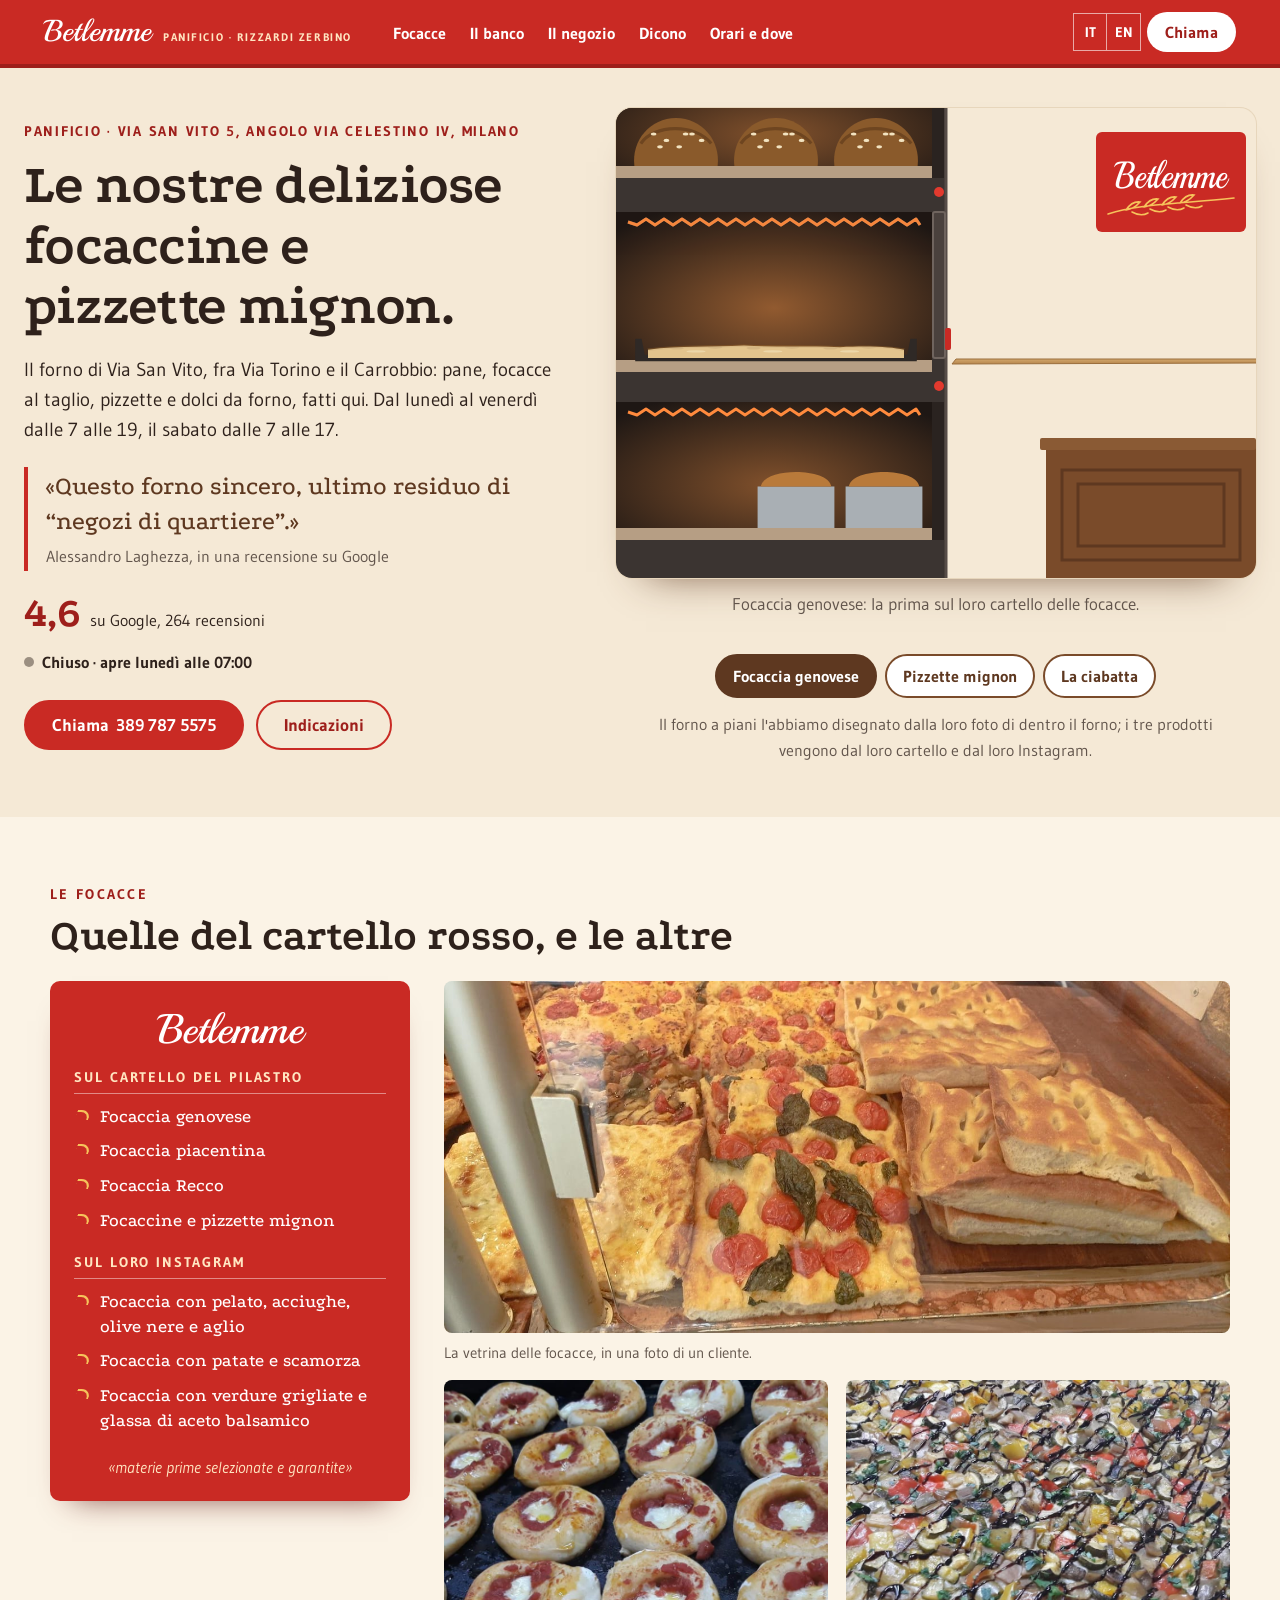
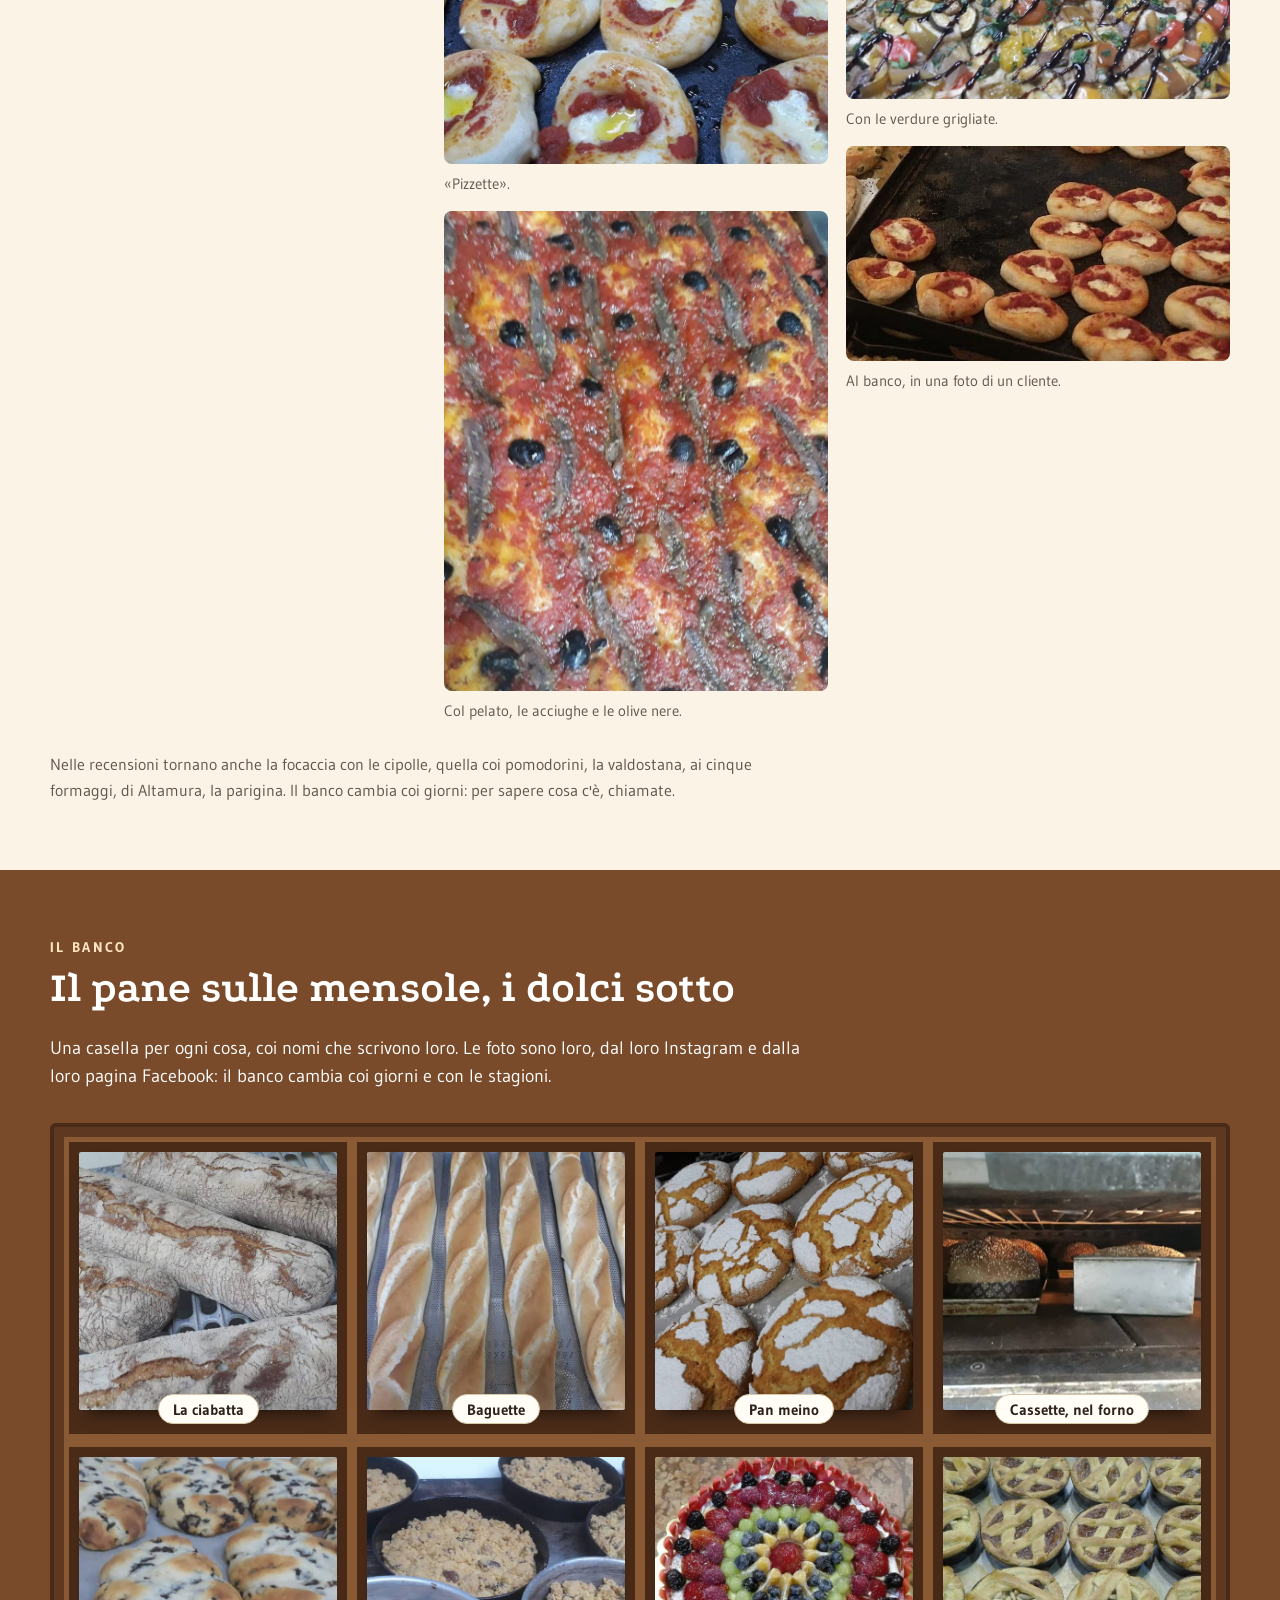
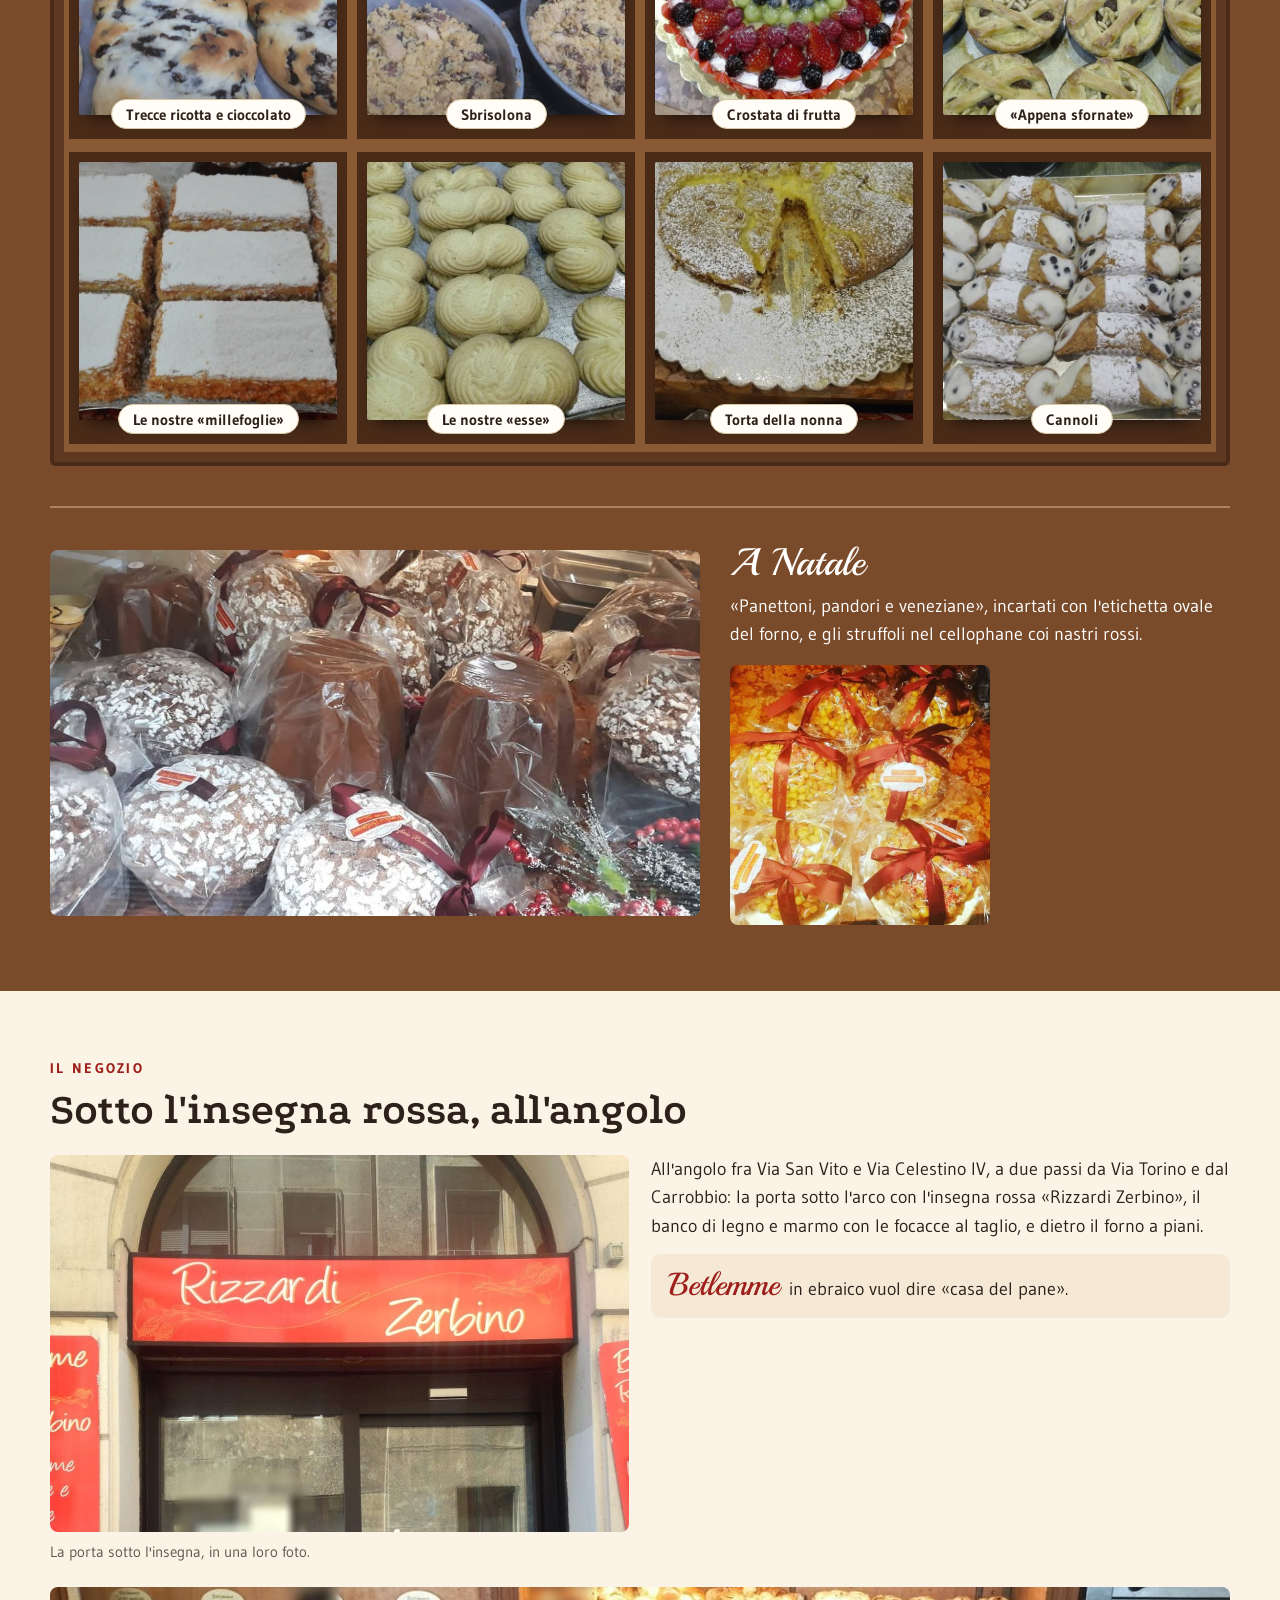
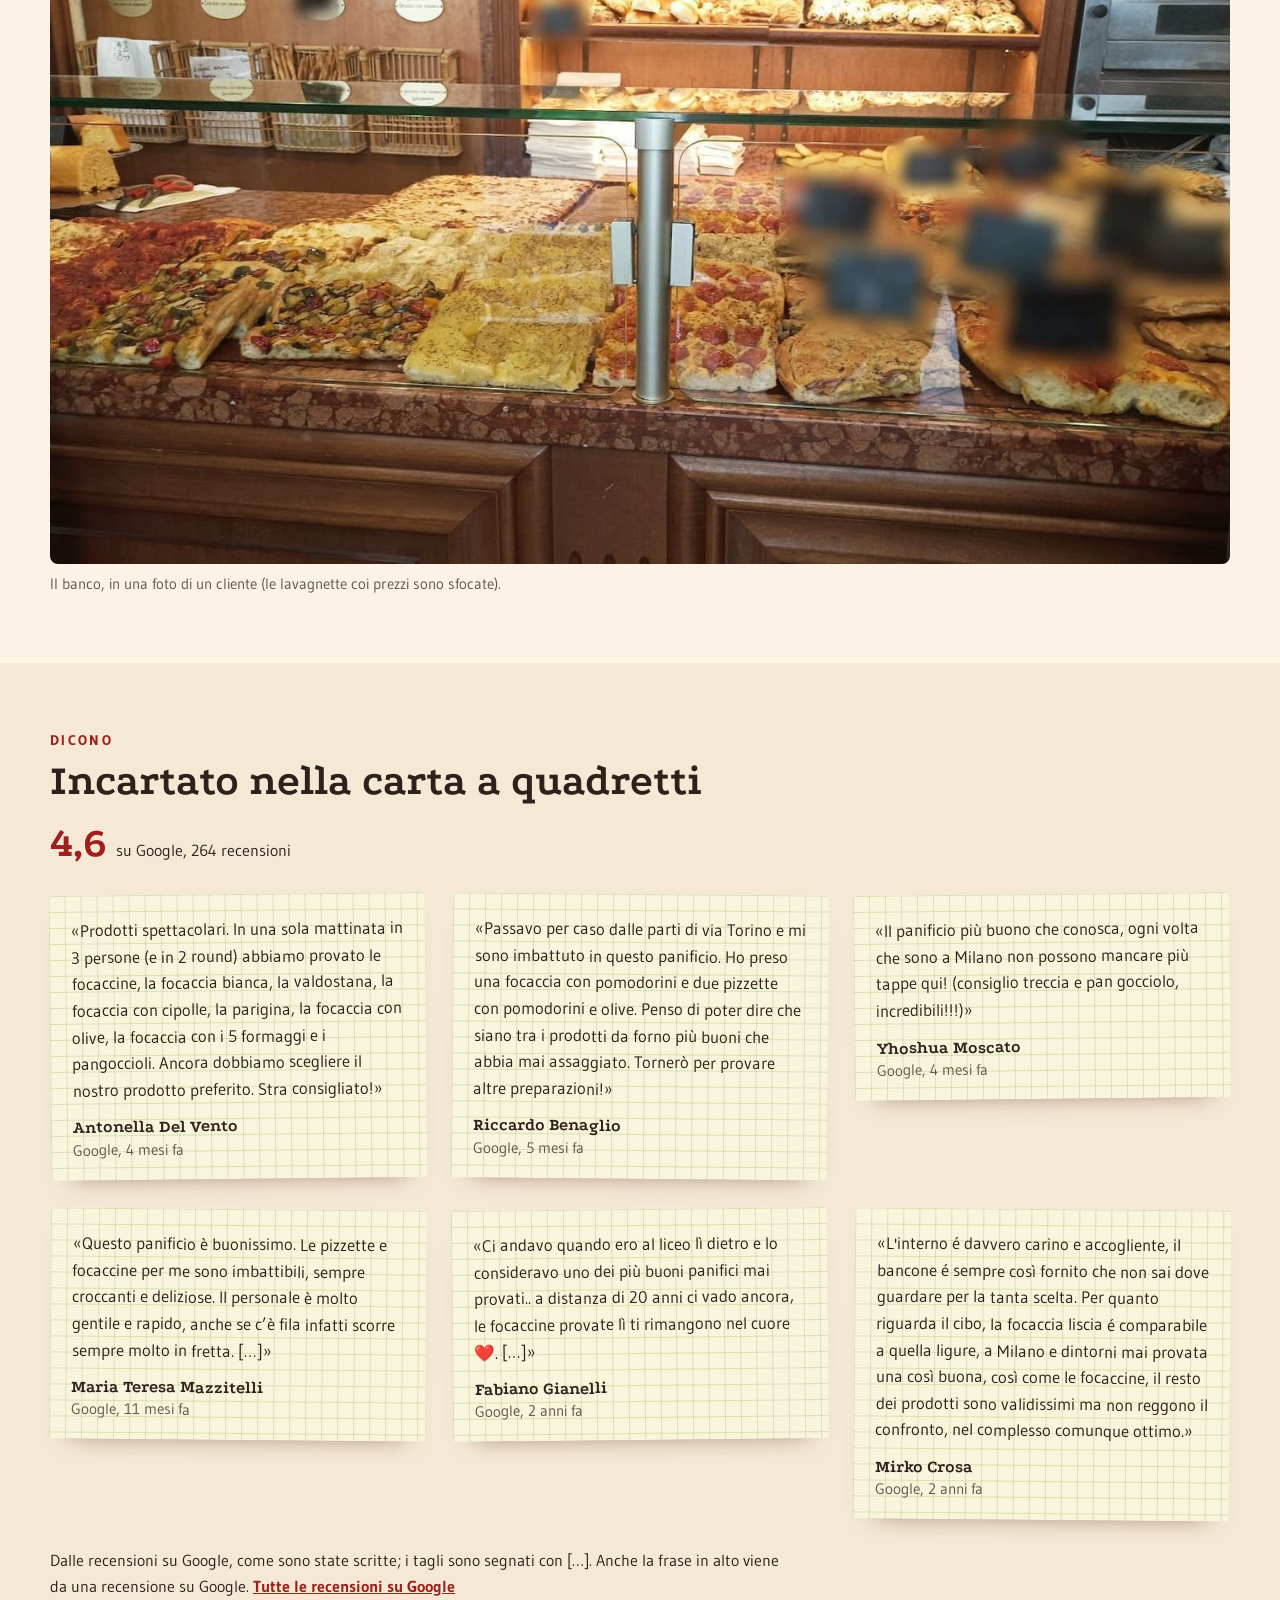
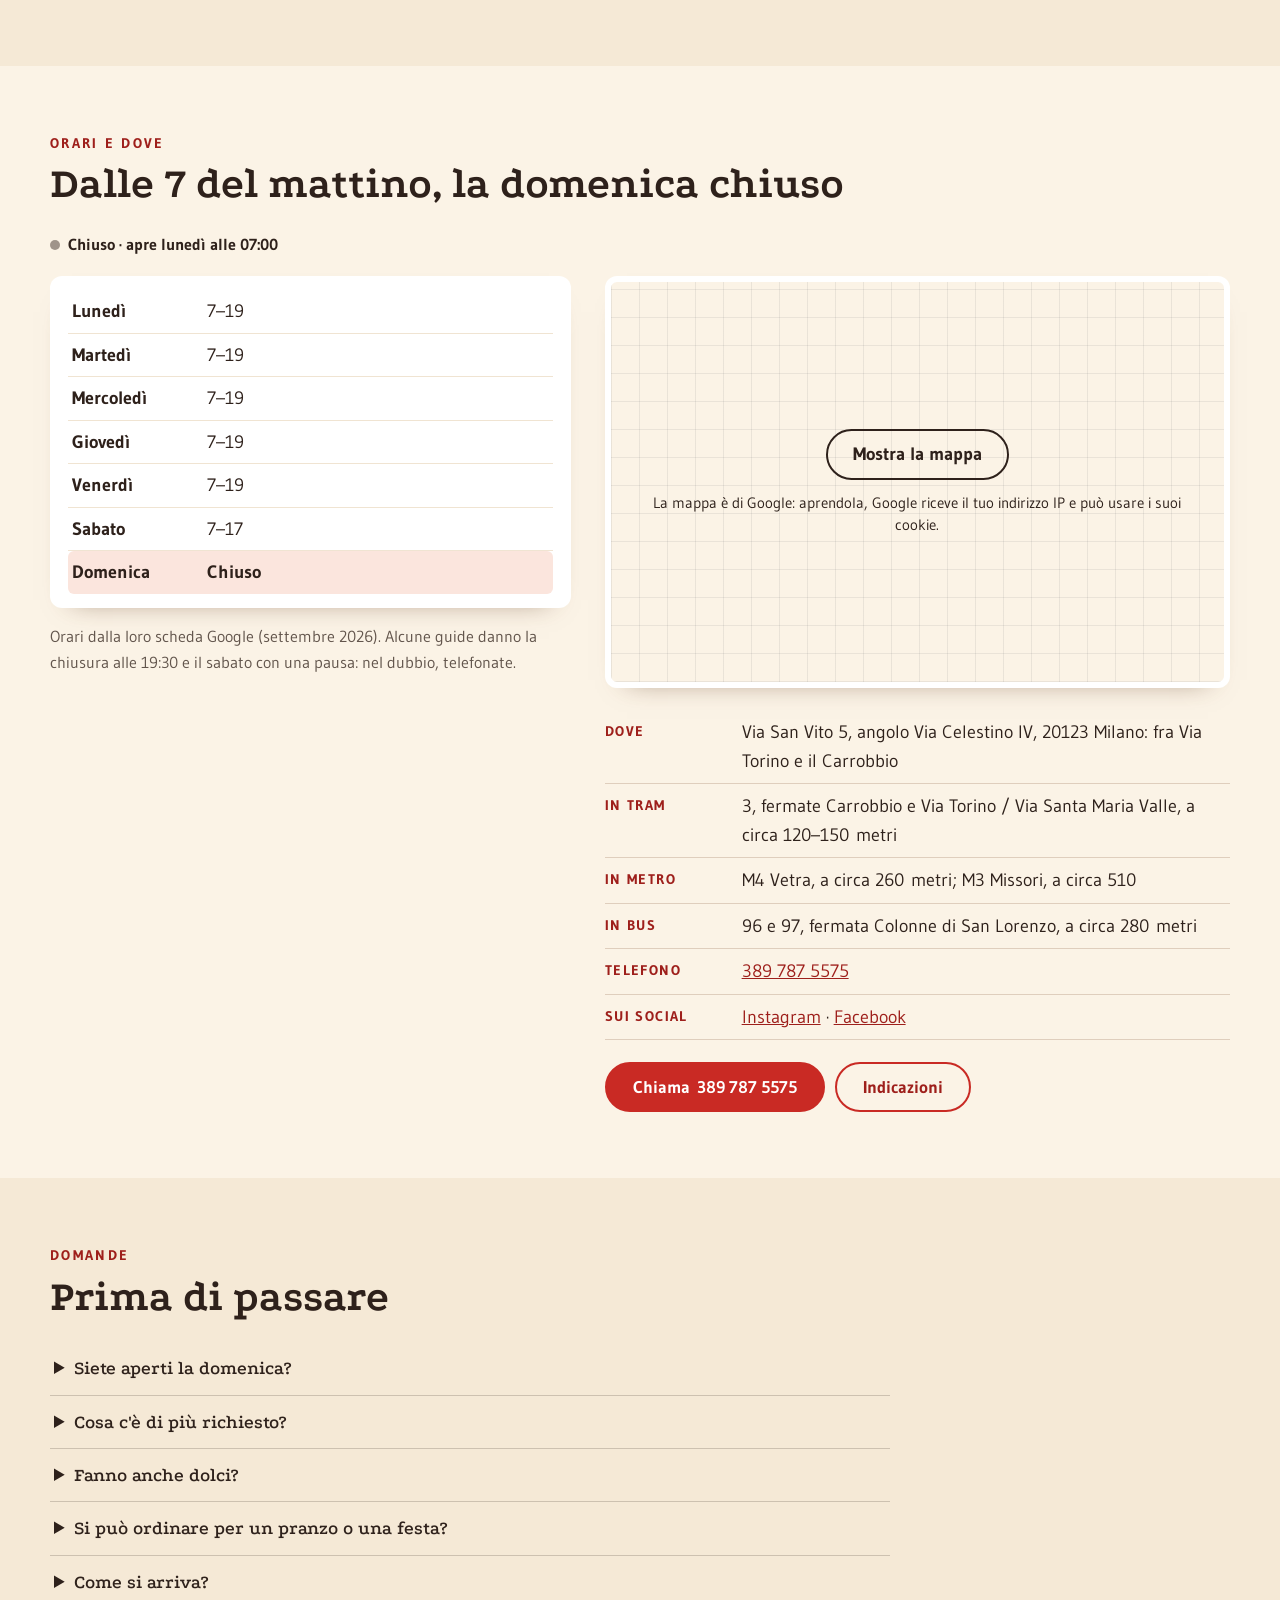
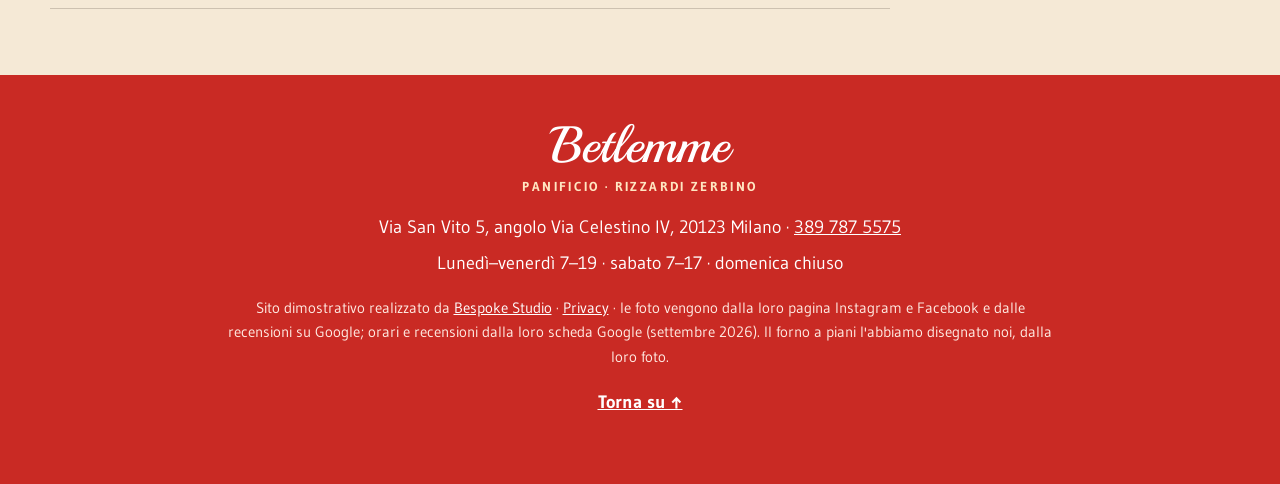
==== commit a81ab1cb: "Privacy e pulizia: caratteri sul sito, mappa al clic, informativa, noindex - caratteri copiati nel s" ====
--- a/index.html
+++ b/index.html
@@ -3,6 +3,7 @@
 <head>
 <meta charset="utf-8">
 <meta name="viewport" content="width=device-width, initial-scale=1">
+<meta name="robots" content="noindex">
 <script>(function(){var r=document.documentElement;r.classList.remove('no-js');
 /* la firma: finché main.js non parte c'è la teglia cruda sulla pala, fuori dal forno; se il codice non arriva, dopo 2,5 s c'è la focaccia sfornata */
 try{if(!matchMedia('(prefers-reduced-motion: reduce)').matches){r.classList.add('firma-attesa');window.__attesaForno=setTimeout(function(){r.classList.remove('firma-attesa')},2500)}}catch(e){}})()</script>
@@ -20,15 +21,58 @@
 <link rel="icon" href="img/favicon.svg" type="image/svg+xml">
 <link rel="icon" href="img/favicon-32.png" sizes="32x32" type="image/png">
 <link rel="apple-touch-icon" href="img/apple-touch-icon.png">
-<link rel="preconnect" href="https://fonts.googleapis.com">
-<link rel="preconnect" href="https://fonts.gstatic.com" crossorigin>
-<link href="https://fonts.googleapis.com/css2?family=Playball&amp;family=Podkova:wght@400;500;600;700&amp;family=Gudea:ital,wght@0,400;0,700;1,400&amp;display=swap" rel="stylesheet">
+<link rel="stylesheet" href="fonts/fonts.css?v=1">
 <link rel="stylesheet" href="css/styles.css?v=1">
 <script src="https://cdn.jsdelivr.net/npm/gsap@3.12.5/dist/gsap.min.js" defer></script>
 <script src="https://cdn.jsdelivr.net/npm/gsap@3.12.5/dist/ScrollTrigger.min.js" defer></script>
 <script src="js/main.js?v=1" defer></script>
 <script type="application/ld+json">
-{"@context":"https://schema.org","@type":"Bakery","name":"Panificio Betlemme","description":"Panificio e forno in Via San Vito 5, angolo Via Celestino IV, a Milano: pane, focacce al taglio, focaccine e pizzette mignon, dolci da forno.","url":"https://rotenzark.github.io/panificio-betlemme-san-vito/","image":"https://rotenzark.github.io/panificio-betlemme-san-vito/img/og.jpg","telephone":"+39 389 787 5575","address":{"@type":"PostalAddress","streetAddress":"Via San Vito 5","postalCode":"20123","addressLocality":"Milano","addressRegion":"MI","addressCountry":"IT"},"geo":{"@type":"GeoCoordinates","latitude":45.45957,"longitude":9.18261},"openingHoursSpecification":[{"@type":"OpeningHoursSpecification","dayOfWeek":["Monday","Tuesday","Wednesday","Thursday","Friday"],"opens":"07:00","closes":"19:00"},{"@type":"OpeningHoursSpecification","dayOfWeek":"Saturday","opens":"07:00","closes":"17:00"}],"aggregateRating":{"@type":"AggregateRating","ratingValue":"4.6","reviewCount":"264","bestRating":"5"},"sameAs":["https://www.instagram.com/panificio_betlemme/","https://www.facebook.com/panificiobetlemme/"]}
+{
+  "@context": "https://schema.org",
+  "@type": "Bakery",
+  "name": "Panificio Betlemme",
+  "description": "Panificio e forno in Via San Vito 5, angolo Via Celestino IV, a Milano: pane, focacce al taglio, focaccine e pizzette mignon, dolci da forno.",
+  "url": "https://rotenzark.github.io/panificio-betlemme-san-vito/",
+  "image": "https://rotenzark.github.io/panificio-betlemme-san-vito/img/og.jpg",
+  "telephone": "+39 389 787 5575",
+  "address": {
+    "@type": "PostalAddress",
+    "streetAddress": "Via San Vito 5",
+    "postalCode": "20123",
+    "addressLocality": "Milano",
+    "addressRegion": "MI",
+    "addressCountry": "IT"
+  },
+  "geo": {
+    "@type": "GeoCoordinates",
+    "latitude": 45.45957,
+    "longitude": 9.18261
+  },
+  "openingHoursSpecification": [
+    {
+      "@type": "OpeningHoursSpecification",
+      "dayOfWeek": [
+        "Monday",
+        "Tuesday",
+        "Wednesday",
+        "Thursday",
+        "Friday"
+      ],
+      "opens": "07:00",
+      "closes": "19:00"
+    },
+    {
+      "@type": "OpeningHoursSpecification",
+      "dayOfWeek": "Saturday",
+      "opens": "07:00",
+      "closes": "17:00"
+    }
+  ],
+  "sameAs": [
+    "https://www.instagram.com/panificio_betlemme/",
+    "https://www.facebook.com/panificiobetlemme/"
+  ]
+}
 </script>
 <script type="application/ld+json">
 {"@context":"https://schema.org","@type":"FAQPage","mainEntity":[
@@ -87,7 +131,7 @@
       <h1 id="titolo" class="apertura__titolo" data-i18n="h.titolo">Le nostre deliziose focaccine e pizzette mignon.</h1>
       <p class="apertura__frase" data-i18n="h.testo">Il forno di Via San Vito, fra Via Torino e il Carrobbio: pane, focacce al taglio, pizzette e dolci da forno, fatti qui. Dal lunedì al venerdì dalle 7 alle 19, il sabato dalle 7 alle 17.</p>
       <blockquote class="citazione">
-        <p>«Questo forno sincero, ultimo residuo di “negozi di quartiere”.»</p>
+        <p lang="it">«Questo forno sincero, ultimo residuo di “negozi di quartiere”.»</p>
         <footer data-i18n="h.chi">Alessandro Laghezza, in una recensione su Google</footer>
       </blockquote>
       <p class="voto"><b class="voto__n">4,6</b> <span class="voto__su" data-i18n="h.google">su Google, 264 recensioni</span></p>
@@ -274,12 +318,12 @@
     <h2 id="diconoT" class="capitolo__titolo" data-i18n="d.titolo">Incartato nella carta a quadretti</h2>
     <p class="voto voto--sezione"><b class="voto__n">4,6</b> <span class="voto__su" data-i18n="d.google">su Google, 264 recensioni</span></p>
     <ul class="recensioni">
-      <li class="recensione reveal"><p class="recensione__testo">«Prodotti spettacolari. In una sola mattinata in 3 persone (e in 2 round) abbiamo provato le focaccine, la focaccia bianca, la valdostana, la focaccia con cipolle, la parigina, la focaccia con olive, la focaccia con i 5 formaggi e i pangoccioli. Ancora dobbiamo scegliere il nostro prodotto preferito. Stra consigliato!»</p><p class="recensione__chi"><b>Antonella Del Vento</b> <span data-i18n="d.g4m">Google, 4 mesi fa</span></p></li>
-      <li class="recensione reveal"><p class="recensione__testo">«Passavo per caso dalle parti di via Torino e mi sono imbattuto in questo panificio. Ho preso una focaccia con pomodorini e due pizzette con pomodorini e olive. Penso di poter dire che siano tra i prodotti da forno più buoni che abbia mai assaggiato. Tornerò per provare altre preparazioni!»</p><p class="recensione__chi"><b>Riccardo Benaglio</b> <span data-i18n="d.g5m">Google, 5 mesi fa</span></p></li>
-      <li class="recensione reveal"><p class="recensione__testo">«Il panificio più buono che conosca, ogni volta che sono a Milano non possono mancare più tappe qui! (consiglio treccia e pan gocciolo, incredibili!!!)»</p><p class="recensione__chi"><b>Yhoshua Moscato</b> <span data-i18n="d.g4m">Google, 4 mesi fa</span></p></li>
-      <li class="recensione reveal"><p class="recensione__testo">«Questo panificio è buonissimo. Le pizzette e focaccine per me sono imbattibili, sempre croccanti e deliziose. Il personale è molto gentile e rapido, anche se c’è fila infatti scorre sempre molto in fretta. <span class="taglio">[…]</span>»</p><p class="recensione__chi"><b>Maria Teresa Mazzitelli</b> <span data-i18n="d.g11m">Google, 11 mesi fa</span></p></li>
-      <li class="recensione reveal"><p class="recensione__testo">«Ci andavo quando ero al liceo lì dietro e lo consideravo uno dei più buoni panifici mai provati.. a distanza di 20 anni ci vado ancora, le focaccine provate lì ti rimangono nel cuore ❤️. <span class="taglio">[…]</span>»</p><p class="recensione__chi"><b>Fabiano Gianelli</b> <span data-i18n="d.g2a">Google, 2 anni fa</span></p></li>
-      <li class="recensione reveal"><p class="recensione__testo">«L'interno é davvero carino e accogliente, il bancone é sempre così fornito che non sai dove guardare per la tanta scelta. Per quanto riguarda il cibo, la focaccia liscia é comparabile a quella ligure, a Milano e dintorni mai provata una così buona, così come le focaccine, il resto dei prodotti sono validissimi ma non reggono il confronto, nel complesso comunque ottimo.»</p><p class="recensione__chi"><b>Mirko Crosa</b> <span data-i18n="d.g2a">Google, 2 anni fa</span></p></li>
+      <li class="recensione reveal"><p lang="it" class="recensione__testo">«Prodotti spettacolari. In una sola mattinata in 3 persone (e in 2 round) abbiamo provato le focaccine, la focaccia bianca, la valdostana, la focaccia con cipolle, la parigina, la focaccia con olive, la focaccia con i 5 formaggi e i pangoccioli. Ancora dobbiamo scegliere il nostro prodotto preferito. Stra consigliato!»</p><p class="recensione__chi"><b>Antonella Del Vento</b> <span data-i18n="d.g4m">Google, 4 mesi fa</span></p></li>
+      <li class="recensione reveal"><p lang="it" class="recensione__testo">«Passavo per caso dalle parti di via Torino e mi sono imbattuto in questo panificio. Ho preso una focaccia con pomodorini e due pizzette con pomodorini e olive. Penso di poter dire che siano tra i prodotti da forno più buoni che abbia mai assaggiato. Tornerò per provare altre preparazioni!»</p><p class="recensione__chi"><b>Riccardo Benaglio</b> <span data-i18n="d.g5m">Google, 5 mesi fa</span></p></li>
+      <li class="recensione reveal"><p lang="it" class="recensione__testo">«Il panificio più buono che conosca, ogni volta che sono a Milano non possono mancare più tappe qui! (consiglio treccia e pan gocciolo, incredibili!!!)»</p><p class="recensione__chi"><b>Yhoshua Moscato</b> <span data-i18n="d.g4m">Google, 4 mesi fa</span></p></li>
+      <li class="recensione reveal"><p lang="it" class="recensione__testo">«Questo panificio è buonissimo. Le pizzette e focaccine per me sono imbattibili, sempre croccanti e deliziose. Il personale è molto gentile e rapido, anche se c’è fila infatti scorre sempre molto in fretta. <span class="taglio">[…]</span>»</p><p class="recensione__chi"><b>Maria Teresa Mazzitelli</b> <span data-i18n="d.g11m">Google, 11 mesi fa</span></p></li>
+      <li class="recensione reveal"><p lang="it" class="recensione__testo">«Ci andavo quando ero al liceo lì dietro e lo consideravo uno dei più buoni panifici mai provati.. a distanza di 20 anni ci vado ancora, le focaccine provate lì ti rimangono nel cuore ❤️. <span class="taglio">[…]</span>»</p><p class="recensione__chi"><b>Fabiano Gianelli</b> <span data-i18n="d.g2a">Google, 2 anni fa</span></p></li>
+      <li class="recensione reveal"><p lang="it" class="recensione__testo">«L'interno é davvero carino e accogliente, il bancone é sempre così fornito che non sai dove guardare per la tanta scelta. Per quanto riguarda il cibo, la focaccia liscia é comparabile a quella ligure, a Milano e dintorni mai provata una così buona, così come le focaccine, il resto dei prodotti sono validissimi ma non reggono il confronto, nel complesso comunque ottimo.»</p><p class="recensione__chi"><b>Mirko Crosa</b> <span data-i18n="d.g2a">Google, 2 anni fa</span></p></li>
     </ul>
     <p class="dicono__nota"><span data-i18n="d.nota">Dalle recensioni su Google, come sono state scritte; i tagli sono segnati con […]. Anche la frase in alto viene da una recensione su Google.</span> <a href="https://www.google.com/maps/search/?api=1&amp;query=Panificio+Betlemme%2C+Via+San+Vito+5%2C+20123+Milano" target="_blank" rel="noopener" data-i18n="d.tutte">Tutte le recensioni su Google</a></p>
   </section>
@@ -304,7 +348,7 @@
       </div>
       <div class="dove">
         <div class="cartina reveal">
-          <iframe title="Mappa: Panificio Betlemme, Via San Vito 5, Milano" data-i18n-title="o.mappa" src="https://maps.google.com/maps?q=Panificio%20Betlemme%2C%20Via%20San%20Vito%205%2C%2020123%20Milano&amp;z=16&amp;output=embed" width="600" height="400" loading="lazy" referrerpolicy="no-referrer-when-downgrade"></iframe>
+          <div class="mappa-clic" data-mappa-clic style="--mappa-h: 400px"><template><iframe title="Mappa: Panificio Betlemme, Via San Vito 5, Milano" data-i18n-title="o.mappa" src="https://maps.google.com/maps?q=Panificio%20Betlemme%2C%20Via%20San%20Vito%205%2C%2020123%20Milano&amp;z=16&amp;output=embed" width="600" height="400" loading="lazy" referrerpolicy="no-referrer-when-downgrade"></iframe></template><div class="mappa-clic__velo"><a class="mappa-clic__btn" href="https://www.google.com/maps/dir/?api=1&amp;destination=Panificio+Betlemme%2C+Via+San+Vito+5%2C+20123+Milano" target="_blank" rel="noopener">Mostra la mappa</a><p class="mappa-clic__nota">La mappa è di Google: aprendola, Google riceve il tuo indirizzo IP e può usare i suoi cookie.</p></div></div>
         </div>
         <dl class="indirizzo">
           <div><dt data-i18n="o.dove">Dove</dt><dd data-i18n="o.dovev">Via San Vito 5, angolo Via Celestino IV, 20123 Milano: fra Via Torino e il Carrobbio</dd></div>
@@ -340,7 +384,7 @@
     <p class="piede__sotto">Panificio · Rizzardi Zerbino</p>
     <p class="piede__dove">Via San Vito 5, angolo Via Celestino IV, 20123 Milano · <a href="tel:+393897875575" class="intero">389 787 5575</a></p>
     <p class="piede__orario" data-i18n="f2.orario">Lunedì–venerdì 7–19 · sabato 7–17 · domenica chiuso</p>
-    <p class="piede__cred" data-i18n="f2.cred">Sito dimostrativo realizzato da <a href="https://bespokestud.io" rel="noopener">Bespoke Studio</a> · le foto vengono dalla loro pagina Instagram e Facebook e dalle recensioni su Google; orari e recensioni dalla loro scheda Google (settembre 2026). Il forno a piani l'abbiamo disegnato noi, dalla loro foto.</p>
+    <p class="piede__cred" data-i18n="f2.cred">Sito dimostrativo realizzato da <a href="https://bespokestud.io" rel="noopener">Bespoke Studio</a> · <a href="privacy.html">Privacy</a> · le foto vengono dalla loro pagina Instagram e Facebook e dalle recensioni su Google; orari e recensioni dalla loro scheda Google (settembre 2026). Il forno a piani l'abbiamo disegnato noi, dalla loro foto.</p>
     <p><a class="piede__su" href="#inizio" data-i18n="f2.su">Torna su ↑</a></p>
   </div>
 </footer>
@@ -355,5 +399,6 @@
   <img id="lightboxImg" src="" alt="">
 </div>
 
+<script src="js/mappa-clic.js?v=1" defer></script>
 </body>
 </html>
--- a/fonts/fonts.css
+++ b/fonts/fonts.css
@@ -0,0 +1,262 @@
+/* Caratteri ospitati sul sito: nessuna richiesta a Google Fonts o Fontshare (giro privacy 1/10/2026). Licenze in LICENSE.txt. */
+/* latin-ext */
+@font-face {
+  font-family: 'Gudea';
+  font-style: italic;
+  font-weight: 400;
+  font-display: swap;
+  src: url(gudea-v16-neILzCqgsI0mp9CNzoymM5Ez.woff2) format('woff2');
+  unicode-range: U+0100-02BA, U+02BD-02C5, U+02C7-02CC, U+02CE-02D7, U+02DD-02FF, U+0304, U+0308, U+0329, U+1D00-1DBF, U+1E00-1E9F, U+1EF2-1EFF, U+2020, U+20A0-20AB, U+20AD-20C0, U+2113, U+2C60-2C7F, U+A720-A7FF;
+}
+/* latin */
+@font-face {
+  font-family: 'Gudea';
+  font-style: italic;
+  font-weight: 400;
+  font-display: swap;
+  src: url(gudea-v16-neILzCqgsI0mp9CNzoKmMw.woff2) format('woff2');
+  unicode-range: U+0000-00FF, U+0131, U+0152-0153, U+02BB-02BC, U+02C6, U+02DA, U+02DC, U+0304, U+0308, U+0329, U+2000-206F, U+20AC, U+2122, U+2191, U+2193, U+2212, U+2215, U+FEFF, U+FFFD;
+}
+/* latin-ext */
+@font-face {
+  font-family: 'Gudea';
+  font-style: normal;
+  font-weight: 400;
+  font-display: swap;
+  src: url(gudea-v16-neIFzCqgsI0mp9CG_oC-Nw.woff2) format('woff2');
+  unicode-range: U+0100-02BA, U+02BD-02C5, U+02C7-02CC, U+02CE-02D7, U+02DD-02FF, U+0304, U+0308, U+0329, U+1D00-1DBF, U+1E00-1E9F, U+1EF2-1EFF, U+2020, U+20A0-20AB, U+20AD-20C0, U+2113, U+2C60-2C7F, U+A720-A7FF;
+}
+/* latin */
+@font-face {
+  font-family: 'Gudea';
+  font-style: normal;
+  font-weight: 400;
+  font-display: swap;
+  src: url(gudea-v16-neIFzCqgsI0mp9CI_oA.woff2) format('woff2');
+  unicode-range: U+0000-00FF, U+0131, U+0152-0153, U+02BB-02BC, U+02C6, U+02DA, U+02DC, U+0304, U+0308, U+0329, U+2000-206F, U+20AC, U+2122, U+2191, U+2193, U+2212, U+2215, U+FEFF, U+FFFD;
+}
+/* latin-ext */
+@font-face {
+  font-family: 'Gudea';
+  font-style: normal;
+  font-weight: 700;
+  font-display: swap;
+  src: url(gudea-v16-neIIzCqgsI0mp9gz25WPFqwKUQ.woff2) format('woff2');
+  unicode-range: U+0100-02BA, U+02BD-02C5, U+02C7-02CC, U+02CE-02D7, U+02DD-02FF, U+0304, U+0308, U+0329, U+1D00-1DBF, U+1E00-1E9F, U+1EF2-1EFF, U+2020, U+20A0-20AB, U+20AD-20C0, U+2113, U+2C60-2C7F, U+A720-A7FF;
+}
+/* latin */
+@font-face {
+  font-family: 'Gudea';
+  font-style: normal;
+  font-weight: 700;
+  font-display: swap;
+  src: url(gudea-v16-neIIzCqgsI0mp9gz25WBFqw.woff2) format('woff2');
+  unicode-range: U+0000-00FF, U+0131, U+0152-0153, U+02BB-02BC, U+02C6, U+02DA, U+02DC, U+0304, U+0308, U+0329, U+2000-206F, U+20AC, U+2122, U+2191, U+2193, U+2212, U+2215, U+FEFF, U+FFFD;
+}
+/* vietnamese */
+@font-face {
+  font-family: 'Playball';
+  font-style: normal;
+  font-weight: 400;
+  font-display: swap;
+  src: url(playball-v22-TK3gWksYAxQ7jbsKcg8Lnep_Kg.woff2) format('woff2');
+  unicode-range: U+0102-0103, U+0110-0111, U+0128-0129, U+0168-0169, U+01A0-01A1, U+01AF-01B0, U+0300-0301, U+0303-0304, U+0308-0309, U+0323, U+0329, U+1EA0-1EF9, U+20AB;
+}
+/* latin-ext */
+@font-face {
+  font-family: 'Playball';
+  font-style: normal;
+  font-weight: 400;
+  font-display: swap;
+  src: url(playball-v22-TK3gWksYAxQ7jbsKcg8Knep_Kg.woff2) format('woff2');
+  unicode-range: U+0100-02BA, U+02BD-02C5, U+02C7-02CC, U+02CE-02D7, U+02DD-02FF, U+0304, U+0308, U+0329, U+1D00-1DBF, U+1E00-1E9F, U+1EF2-1EFF, U+2020, U+20A0-20AB, U+20AD-20C0, U+2113, U+2C60-2C7F, U+A720-A7FF;
+}
+/* latin */
+@font-face {
+  font-family: 'Playball';
+  font-style: normal;
+  font-weight: 400;
+  font-display: swap;
+  src: url(playball-v22-TK3gWksYAxQ7jbsKcg8Eneo.woff2) format('woff2');
+  unicode-range: U+0000-00FF, U+0131, U+0152-0153, U+02BB-02BC, U+02C6, U+02DA, U+02DC, U+0304, U+0308, U+0329, U+2000-206F, U+20AC, U+2122, U+2191, U+2193, U+2212, U+2215, U+FEFF, U+FFFD;
+}
+/* cyrillic-ext */
+@font-face {
+  font-family: 'Podkova';
+  font-style: normal;
+  font-weight: 400;
+  font-display: swap;
+  src: url(podkova-v33-K2FxfZ1EmftJSV9VaJTzJ7Kh.woff2) format('woff2');
+  unicode-range: U+0460-052F, U+1C80-1C8A, U+20B4, U+2DE0-2DFF, U+A640-A69F, U+FE2E-FE2F;
+}
+/* cyrillic */
+@font-face {
+  font-family: 'Podkova';
+  font-style: normal;
+  font-weight: 400;
+  font-display: swap;
+  src: url(podkova-v33-K2FxfZ1EmftJSV9VaJ3zJ7Kh.woff2) format('woff2');
+  unicode-range: U+0301, U+0400-045F, U+0490-0491, U+04B0-04B1, U+2116;
+}
+/* vietnamese */
+@font-face {
+  font-family: 'Podkova';
+  font-style: normal;
+  font-weight: 400;
+  font-display: swap;
+  src: url(podkova-v33-K2FxfZ1EmftJSV9VaJbzJ7Kh.woff2) format('woff2');
+  unicode-range: U+0102-0103, U+0110-0111, U+0128-0129, U+0168-0169, U+01A0-01A1, U+01AF-01B0, U+0300-0301, U+0303-0304, U+0308-0309, U+0323, U+0329, U+1EA0-1EF9, U+20AB;
+}
+/* latin-ext */
+@font-face {
+  font-family: 'Podkova';
+  font-style: normal;
+  font-weight: 400;
+  font-display: swap;
+  src: url(podkova-v33-K2FxfZ1EmftJSV9VaJfzJ7Kh.woff2) format('woff2');
+  unicode-range: U+0100-02BA, U+02BD-02C5, U+02C7-02CC, U+02CE-02D7, U+02DD-02FF, U+0304, U+0308, U+0329, U+1D00-1DBF, U+1E00-1E9F, U+1EF2-1EFF, U+2020, U+20A0-20AB, U+20AD-20C0, U+2113, U+2C60-2C7F, U+A720-A7FF;
+}
+/* latin */
+@font-face {
+  font-family: 'Podkova';
+  font-style: normal;
+  font-weight: 400;
+  font-display: swap;
+  src: url(podkova-v33-K2FxfZ1EmftJSV9VaJnzJw.woff2) format('woff2');
+  unicode-range: U+0000-00FF, U+0131, U+0152-0153, U+02BB-02BC, U+02C6, U+02DA, U+02DC, U+0304, U+0308, U+0329, U+2000-206F, U+20AC, U+2122, U+2191, U+2193, U+2212, U+2215, U+FEFF, U+FFFD;
+}
+/* cyrillic-ext */
+@font-face {
+  font-family: 'Podkova';
+  font-style: normal;
+  font-weight: 500;
+  font-display: swap;
+  src: url(podkova-v33-K2FxfZ1EmftJSV9VaJTzJ7Kh.woff2) format('woff2');
+  unicode-range: U+0460-052F, U+1C80-1C8A, U+20B4, U+2DE0-2DFF, U+A640-A69F, U+FE2E-FE2F;
+}
+/* cyrillic */
+@font-face {
+  font-family: 'Podkova';
+  font-style: normal;
+  font-weight: 500;
+  font-display: swap;
+  src: url(podkova-v33-K2FxfZ1EmftJSV9VaJ3zJ7Kh.woff2) format('woff2');
+  unicode-range: U+0301, U+0400-045F, U+0490-0491, U+04B0-04B1, U+2116;
+}
+/* vietnamese */
+@font-face {
+  font-family: 'Podkova';
+  font-style: normal;
+  font-weight: 500;
+  font-display: swap;
+  src: url(podkova-v33-K2FxfZ1EmftJSV9VaJbzJ7Kh.woff2) format('woff2');
+  unicode-range: U+0102-0103, U+0110-0111, U+0128-0129, U+0168-0169, U+01A0-01A1, U+01AF-01B0, U+0300-0301, U+0303-0304, U+0308-0309, U+0323, U+0329, U+1EA0-1EF9, U+20AB;
+}
+/* latin-ext */
+@font-face {
+  font-family: 'Podkova';
+  font-style: normal;
+  font-weight: 500;
+  font-display: swap;
+  src: url(podkova-v33-K2FxfZ1EmftJSV9VaJfzJ7Kh.woff2) format('woff2');
+  unicode-range: U+0100-02BA, U+02BD-02C5, U+02C7-02CC, U+02CE-02D7, U+02DD-02FF, U+0304, U+0308, U+0329, U+1D00-1DBF, U+1E00-1E9F, U+1EF2-1EFF, U+2020, U+20A0-20AB, U+20AD-20C0, U+2113, U+2C60-2C7F, U+A720-A7FF;
+}
+/* latin */
+@font-face {
+  font-family: 'Podkova';
+  font-style: normal;
+  font-weight: 500;
+  font-display: swap;
+  src: url(podkova-v33-K2FxfZ1EmftJSV9VaJnzJw.woff2) format('woff2');
+  unicode-range: U+0000-00FF, U+0131, U+0152-0153, U+02BB-02BC, U+02C6, U+02DA, U+02DC, U+0304, U+0308, U+0329, U+2000-206F, U+20AC, U+2122, U+2191, U+2193, U+2212, U+2215, U+FEFF, U+FFFD;
+}
+/* cyrillic-ext */
+@font-face {
+  font-family: 'Podkova';
+  font-style: normal;
+  font-weight: 600;
+  font-display: swap;
+  src: url(podkova-v33-K2FxfZ1EmftJSV9VaJTzJ7Kh.woff2) format('woff2');
+  unicode-range: U+0460-052F, U+1C80-1C8A, U+20B4, U+2DE0-2DFF, U+A640-A69F, U+FE2E-FE2F;
+}
+/* cyrillic */
+@font-face {
+  font-family: 'Podkova';
+  font-style: normal;
+  font-weight: 600;
+  font-display: swap;
+  src: url(podkova-v33-K2FxfZ1EmftJSV9VaJ3zJ7Kh.woff2) format('woff2');
+  unicode-range: U+0301, U+0400-045F, U+0490-0491, U+04B0-04B1, U+2116;
+}
+/* vietnamese */
+@font-face {
+  font-family: 'Podkova';
+  font-style: normal;
+  font-weight: 600;
+  font-display: swap;
+  src: url(podkova-v33-K2FxfZ1EmftJSV9VaJbzJ7Kh.woff2) format('woff2');
+  unicode-range: U+0102-0103, U+0110-0111, U+0128-0129, U+0168-0169, U+01A0-01A1, U+01AF-01B0, U+0300-0301, U+0303-0304, U+0308-0309, U+0323, U+0329, U+1EA0-1EF9, U+20AB;
+}
+/* latin-ext */
+@font-face {
+  font-family: 'Podkova';
+  font-style: normal;
+  font-weight: 600;
+  font-display: swap;
+  src: url(podkova-v33-K2FxfZ1EmftJSV9VaJfzJ7Kh.woff2) format('woff2');
+  unicode-range: U+0100-02BA, U+02BD-02C5, U+02C7-02CC, U+02CE-02D7, U+02DD-02FF, U+0304, U+0308, U+0329, U+1D00-1DBF, U+1E00-1E9F, U+1EF2-1EFF, U+2020, U+20A0-20AB, U+20AD-20C0, U+2113, U+2C60-2C7F, U+A720-A7FF;
+}
+/* latin */
+@font-face {
+  font-family: 'Podkova';
+  font-style: normal;
+  font-weight: 600;
+  font-display: swap;
+  src: url(podkova-v33-K2FxfZ1EmftJSV9VaJnzJw.woff2) format('woff2');
+  unicode-range: U+0000-00FF, U+0131, U+0152-0153, U+02BB-02BC, U+02C6, U+02DA, U+02DC, U+0304, U+0308, U+0329, U+2000-206F, U+20AC, U+2122, U+2191, U+2193, U+2212, U+2215, U+FEFF, U+FFFD;
+}
+/* cyrillic-ext */
+@font-face {
+  font-family: 'Podkova';
+  font-style: normal;
+  font-weight: 700;
+  font-display: swap;
+  src: url(podkova-v33-K2FxfZ1EmftJSV9VaJTzJ7Kh.woff2) format('woff2');
+  unicode-range: U+0460-052F, U+1C80-1C8A, U+20B4, U+2DE0-2DFF, U+A640-A69F, U+FE2E-FE2F;
+}
+/* cyrillic */
+@font-face {
+  font-family: 'Podkova';
+  font-style: normal;
+  font-weight: 700;
+  font-display: swap;
+  src: url(podkova-v33-K2FxfZ1EmftJSV9VaJ3zJ7Kh.woff2) format('woff2');
+  unicode-range: U+0301, U+0400-045F, U+0490-0491, U+04B0-04B1, U+2116;
+}
+/* vietnamese */
+@font-face {
+  font-family: 'Podkova';
+  font-style: normal;
+  font-weight: 700;
+  font-display: swap;
+  src: url(podkova-v33-K2FxfZ1EmftJSV9VaJbzJ7Kh.woff2) format('woff2');
+  unicode-range: U+0102-0103, U+0110-0111, U+0128-0129, U+0168-0169, U+01A0-01A1, U+01AF-01B0, U+0300-0301, U+0303-0304, U+0308-0309, U+0323, U+0329, U+1EA0-1EF9, U+20AB;
+}
+/* latin-ext */
+@font-face {
+  font-family: 'Podkova';
+  font-style: normal;
+  font-weight: 700;
+  font-display: swap;
+  src: url(podkova-v33-K2FxfZ1EmftJSV9VaJfzJ7Kh.woff2) format('woff2');
+  unicode-range: U+0100-02BA, U+02BD-02C5, U+02C7-02CC, U+02CE-02D7, U+02DD-02FF, U+0304, U+0308, U+0329, U+1D00-1DBF, U+1E00-1E9F, U+1EF2-1EFF, U+2020, U+20A0-20AB, U+20AD-20C0, U+2113, U+2C60-2C7F, U+A720-A7FF;
+}
+/* latin */
+@font-face {
+  font-family: 'Podkova';
+  font-style: normal;
+  font-weight: 700;
+  font-display: swap;
+  src: url(podkova-v33-K2FxfZ1EmftJSV9VaJnzJw.woff2) format('woff2');
+  unicode-range: U+0000-00FF, U+0131, U+0152-0153, U+02BB-02BC, U+02C6, U+02DA, U+02DC, U+0304, U+0308, U+0329, U+2000-206F, U+20AC, U+2122, U+2191, U+2193, U+2212, U+2215, U+FEFF, U+FFFD;
+}
--- a/css/styles.css
+++ b/css/styles.css
@@ -287,3 +287,12 @@
 .firma-attesa .cotto, .firma-attesa .vapore { opacity: 0; }
 .firma-attesa .lievito { transform: scale(1, 0.45); }
 /*/FORNO*/
+
+/*MAPPACLIC*/
+/* la mappa Google si carica solo al clic (giro privacy 1/10/2026) */
+.mappa-clic { display: flex; align-items: center; justify-content: center; width: 100%; height: 100%; min-height: var(--mappa-h, 320px); box-sizing: border-box; padding: 24px; text-align: center; background: repeating-linear-gradient(0deg, rgba(127, 127, 127, 0.14) 0 1px, transparent 1px 28px), repeating-linear-gradient(90deg, rgba(127, 127, 127, 0.14) 0 1px, transparent 1px 28px); }
+.mappa-clic__velo { display: flex; flex-direction: column; align-items: center; gap: 12px; max-width: 32em; }
+.mappa-clic__btn { display: inline-block; padding: 0.75em 1.4em; border: 2px solid currentColor; border-radius: 999px; color: inherit; font: inherit; font-weight: 600; line-height: 1.2; text-decoration: none; background: transparent; cursor: pointer; }
+.mappa-clic__btn:hover, .mappa-clic__btn:focus-visible { text-decoration: underline; }
+.mappa-clic__nota { margin: 0; font-size: 0.85em; line-height: 1.45; }
+/*/MAPPACLIC*/
